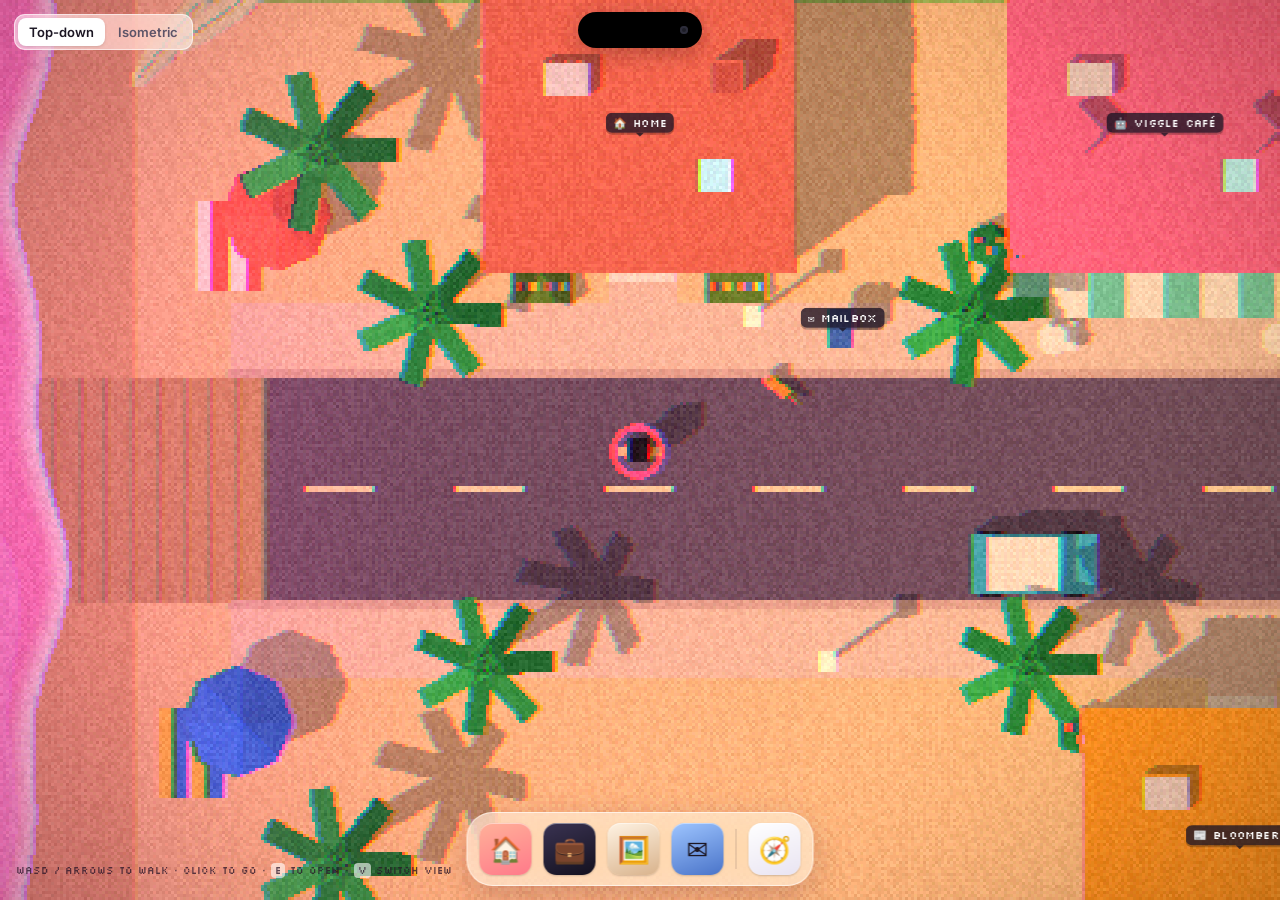
==== index.html @ 36bcab16 "Add v0 walkable portfolio town with top-down and isometric views Three.js world rendered at low reso" ====
<!doctype html>
<html lang="en">
  <head>
    <meta charset="utf-8" />
    <meta name="viewport" content="width=device-width, initial-scale=1, viewport-fit=cover" />
    <title>Happy Li — Product Designer</title>
    <meta name="description" content="Walk around Happy Li’s town to explore design case studies." />
    <link rel="preconnect" href="https://fonts.googleapis.com" />
    <link rel="preconnect" href="https://fonts.gstatic.com" crossorigin />
    <link href="https://fonts.googleapis.com/css2?family=Silkscreen&family=Inter:wght@400;600;700&display=swap" rel="stylesheet" />
    <link rel="stylesheet" href="style.css" />
  </head>
  <body>
    <canvas id="scene" aria-label="Happy Li’s town. Use the Dock below to navigate without walking."></canvas>
    <div id="ui"></div>
    <noscript><p class="noscript">This portfolio needs JavaScript. Visit <a href="https://happylidesign.com">happylidesign.com</a>.</p></noscript>
    <script type="module" src="src/main.js"></script>
  </body>
</html>
---- style.css ----
:root {
  --glass: rgba(255, 255, 255, 0.55);
  --glass-border: rgba(255, 255, 255, 0.6);
  --ink: #1c1724;
  --ink-2: #5d5468;
  --sheet: #fbf8f5;
  --accent: #ff5f8f;
  --ui: 'Inter', -apple-system, BlinkMacSystemFont, 'SF Pro Text', system-ui, sans-serif;
  --pixel: 'Silkscreen', ui-monospace, monospace;
  --safe-b: env(safe-area-inset-bottom, 0px);
}

* { box-sizing: border-box; }
html, body { margin: 0; height: 100%; overflow: hidden; background: #f1d2a6; color: var(--ink); font-family: var(--ui); }
button { font: inherit; color: inherit; }
#scene { position: fixed; inset: 0; width: 100%; height: 100%; display: block; image-rendering: pixelated; touch-action: none; }
#ui { position: fixed; inset: 0; pointer-events: none; }
#ui > * { pointer-events: auto; }
#ui > .labels { pointer-events: none; }

/* ---------- map labels ---------- */
.label {
  position: absolute; left: 0; top: 0; white-space: nowrap;
  font: 11px/1 var(--pixel); color: #fff; letter-spacing: 0.02em;
  padding: 5px 7px 4px; border-radius: 6px; background: rgba(28, 20, 36, 0.78);
  box-shadow: 0 2px 0 rgba(0, 0, 0, 0.25); will-change: transform;
}
.label::after {
  content: ''; position: absolute; left: 50%; bottom: -4px; margin-left: -4px;
  border: 4px solid transparent; border-bottom: 0; border-top-color: rgba(28, 20, 36, 0.78);
}
.label.near { background: var(--accent); }
.label.near::after { border-top-color: var(--accent); }

/* ---------- view switch (segmented control) ---------- */
.view-switch {
  position: absolute; top: 14px; left: 14px; display: flex; padding: 3px; gap: 2px;
  border-radius: 11px; background: var(--glass); border: 1px solid var(--glass-border);
  backdrop-filter: blur(18px) saturate(1.6); -webkit-backdrop-filter: blur(18px) saturate(1.6);
}
.view-switch button {
  border: 0; background: none; padding: 6px 11px; border-radius: 8px; font-size: 13px; font-weight: 600;
  color: var(--ink-2); cursor: pointer;
}
.view-switch button.on { background: #fff; color: var(--ink); box-shadow: 0 1px 3px rgba(0, 0, 0, 0.14); }

/* ---------- dynamic island ---------- */
.island {
  position: absolute; top: 12px; left: 50%; transform: translateX(-50%);
  width: 124px; height: 36px; border-radius: 22px; border: 0; padding: 0;
  background: #000; color: #fff; overflow: hidden; cursor: default;
  transition: width 0.45s cubic-bezier(0.32, 1.25, 0.5, 1), height 0.45s cubic-bezier(0.32, 1.25, 0.5, 1), border-radius 0.45s;
  box-shadow: 0 6px 24px rgba(0, 0, 0, 0.25);
}
.island-compact { position: absolute; inset: 0; display: flex; align-items: center; justify-content: flex-end; padding-right: 14px; transition: opacity 0.2s; }
.island-dot { width: 8px; height: 8px; border-radius: 50%; background: #1d1d26; box-shadow: inset 0 0 0 2px #2c2c3a; }
.island-full {
  position: absolute; inset: 0; display: flex; align-items: center; gap: 10px; padding: 0 10px 0 10px;
  opacity: 0; transition: opacity 0.2s; text-align: left;
}
.island.expanded { width: min(380px, calc(100vw - 24px)); height: 64px; border-radius: 32px; cursor: pointer; }
.island.expanded .island-compact { opacity: 0; }
.island.expanded .island-full { opacity: 1; transition-delay: 0.15s; }
.island-text { display: flex; flex-direction: column; gap: 3px; min-width: 0; flex: 1; }
.island-text b { font-size: 14px; white-space: nowrap; overflow: hidden; text-overflow: ellipsis; }
.island-text small { font-size: 11px; color: #a9a3b4; letter-spacing: 0.04em; white-space: nowrap; overflow: hidden; text-overflow: ellipsis; }
.island-open { background: var(--accent); color: #fff; font-weight: 700; font-size: 13px; padding: 8px 14px; border-radius: 18px; }

/* ---------- app tiles ---------- */
.tile {
  display: grid; place-items: center; width: 52px; height: 52px; border-radius: 13px; font-size: 26px; flex: none;
  background: linear-gradient(160deg, var(--a), var(--b));
  box-shadow: inset 0 1px 0 rgba(255, 255, 255, 0.45), 0 1px 2px rgba(0, 0, 0, 0.18);
}
.tile.small { width: 42px; height: 42px; border-radius: 11px; font-size: 21px; }

/* ---------- dock ---------- */
.dock {
  position: absolute; left: 50%; bottom: calc(14px + var(--safe-b)); transform: translateX(-50%);
  display: flex; align-items: center; gap: 12px; padding: 10px 12px; border-radius: 26px;
  background: var(--glass); border: 1px solid var(--glass-border);
  backdrop-filter: blur(22px) saturate(1.7); -webkit-backdrop-filter: blur(22px) saturate(1.7);
  box-shadow: 0 10px 30px rgba(60, 20, 50, 0.22);
  transition: transform 0.35s cubic-bezier(0.32, 0.72, 0, 1), opacity 0.3s;
}
.sheet-open .dock { transform: translate(-50%, 140%); opacity: 0; }
.app { position: relative; border: 0; background: none; padding: 0; cursor: pointer; text-decoration: none; transition: transform 0.2s cubic-bezier(0.3, 1.6, 0.5, 1); }
.app:hover { transform: translateY(-6px) scale(1.08); }
.app:active { transform: scale(0.92); }
.app:focus-visible { outline: 3px solid var(--accent); outline-offset: 3px; border-radius: 14px; }
.tip {
  position: absolute; bottom: calc(100% + 12px); left: 50%; transform: translateX(-50%) translateY(4px);
  font-size: 12px; font-weight: 600; white-space: nowrap; padding: 4px 8px; border-radius: 7px;
  background: rgba(28, 20, 36, 0.85); color: #fff; opacity: 0; pointer-events: none; transition: 0.15s;
}
.app:hover .tip, .app:focus-visible .tip { opacity: 1; transform: translateX(-50%); }
.dock-sep { width: 1px; height: 40px; background: rgba(28, 20, 36, 0.18); }

.hint {
  position: absolute; left: 16px; bottom: calc(22px + var(--safe-b)); margin: 0;
  font: 10px/1.4 var(--pixel); color: rgba(40, 20, 40, 0.75); pointer-events: none !important;
}
.hint kbd { font: inherit; padding: 1px 4px; border-radius: 4px; background: rgba(255, 255, 255, 0.6); }

/* ---------- bottom sheet ---------- */
.sheet-backdrop { position: absolute; inset: 0; background: #1c1024; opacity: 0; pointer-events: none !important; transition: opacity 0.35s; }
.sheet-open .sheet-backdrop { pointer-events: auto !important; }
.sheet {
  --y: 100vh;
  position: absolute; left: 50%; bottom: 0; width: min(640px, 100%); height: calc(100% - 56px);
  transform: translateX(-50%) translateY(var(--y));
  background: var(--sheet); border-radius: 22px 22px 0 0; box-shadow: 0 -10px 40px rgba(40, 10, 40, 0.25);
  display: flex; flex-direction: column; touch-action: none;
}
.sheet.animating { transition: transform 0.45s cubic-bezier(0.32, 0.72, 0, 1); }
.sheet-handle { position: relative; height: 26px; flex: none; cursor: grab; display: grid; place-items: center; }
.grabber { width: 38px; height: 5px; border-radius: 3px; background: #d5ccd8; }
.sheet-close {
  position: absolute; right: 14px; top: 12px; width: 30px; height: 30px; border-radius: 50%; border: 0;
  background: #ece6ee; color: #6d6276; font-size: 13px; font-weight: 700; cursor: pointer; z-index: 2;
}
.sheet-body { flex: 1; overflow-y: auto; padding: 4px 24px calc(40px + var(--safe-b)); touch-action: pan-y; overscroll-behavior: contain; }
.hero {
  height: 170px; border-radius: 16px; display: grid; place-items: center; font-size: 64px; cursor: grab;
  background: linear-gradient(140deg, var(--a), var(--b)); margin: 6px 0 18px;
  box-shadow: inset 0 1px 0 rgba(255, 255, 255, 0.4);
}
.sheet h2 { font-size: 26px; line-height: 1.2; margin: 0 0 10px; letter-spacing: -0.01em; }
.sheet h3 { font-size: 13px; text-transform: uppercase; letter-spacing: 0.08em; color: var(--ink-2); margin: 24px 0 6px; }
.sheet p { margin: 0; line-height: 1.55; color: #3a3242; }
.sheet .lede { font-size: 17px; color: var(--ink); }
.chips { display: flex; flex-wrap: wrap; gap: 6px; margin-bottom: 14px; }
.chips span { font: 10px/1 var(--pixel); padding: 6px 8px 5px; border-radius: 6px; background: #efe7f0; color: #5d5468; }
.cta {
  display: inline-block; margin-top: 28px; padding: 13px 20px; border-radius: 14px; background: var(--ink); color: #fff;
  text-decoration: none; font-weight: 700;
}
.cta:hover { background: var(--accent); }
.cards { list-style: none; padding: 0; margin: 18px 0 0; display: grid; gap: 10px; }
.card {
  width: 100%; display: flex; align-items: center; gap: 14px; text-align: left; padding: 10px 14px 10px 10px;
  border-radius: 16px; border: 0; background: #fff; box-shadow: 0 1px 3px rgba(40, 20, 40, 0.1); cursor: pointer;
}
.card:hover { box-shadow: 0 4px 14px rgba(40, 20, 40, 0.14); }
.card > span:nth-child(2) { display: flex; flex-direction: column; gap: 4px; flex: 1; min-width: 0; }
.card small { font: 10px/1.2 var(--pixel); color: var(--ink-2); }
.card .go { font-weight: 700; font-size: 13px; color: var(--accent); background: #ffe8ef; padding: 7px 14px; border-radius: 16px; }

.fade { position: absolute; inset: 0; background: #1c1024; opacity: 0; pointer-events: none !important; transition: opacity 0.3s; }
.fade.on { opacity: 1; }
.noscript { position: fixed; inset: auto 0 40% 0; text-align: center; font-size: 18px; }

@media (max-width: 700px) {
  .hint { display: none; }
  .dock { gap: 9px; padding: 8px 10px; border-radius: 24px; }
  .tile { width: 48px; height: 48px; font-size: 24px; }
  .view-switch { top: auto; bottom: calc(92px + var(--safe-b)); left: 50%; transform: translateX(-50%); }
  .island { top: 10px; }
  .label { font-size: 10px; }
}
@media (prefers-reduced-motion: reduce) {
  .island, .sheet.animating, .dock, .app { transition-duration: 0.01s !important; }
}
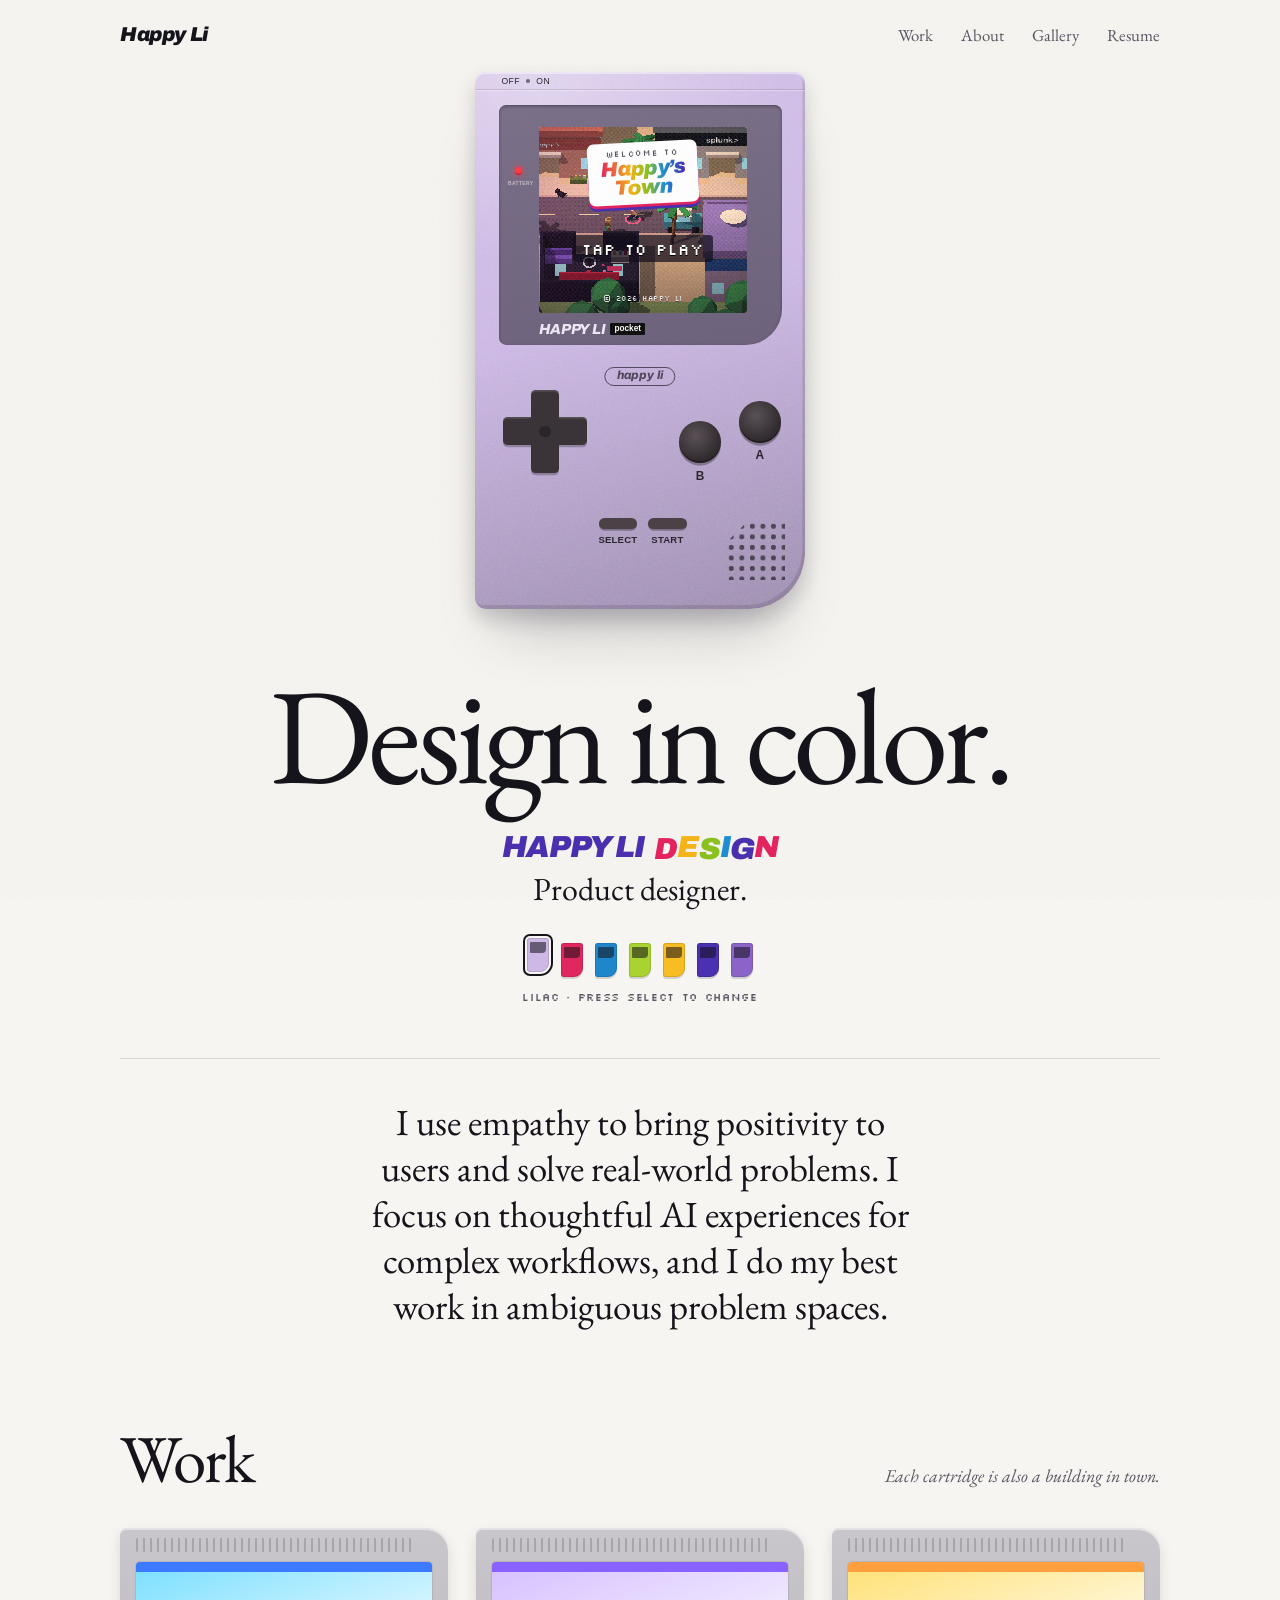
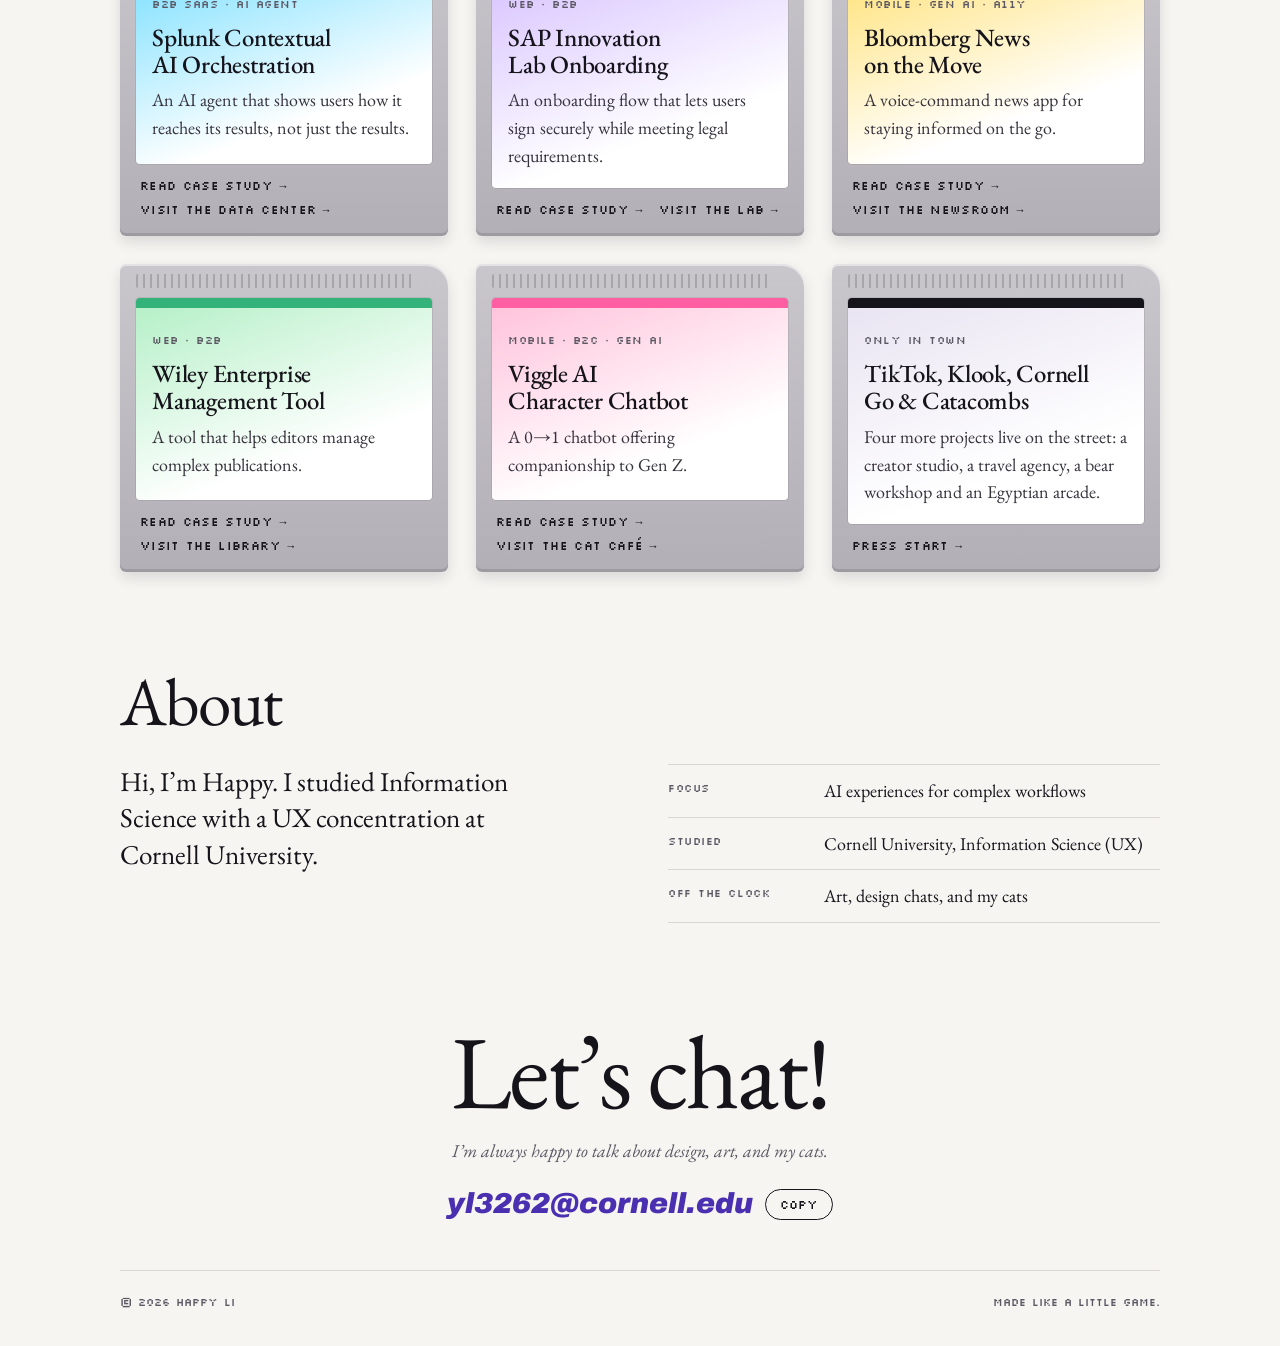
==== commit 9bb843b2: "Add Game Boy landing page in front of the town New index.html: the portfolio's intro, work, about an" ====
--- a/index.html
+++ b/index.html
@@ -3,17 +3,194 @@
   <head>
     <meta charset="utf-8" />
     <meta name="viewport" content="width=device-width, initial-scale=1, viewport-fit=cover" />
-    <title>Happy Li — Product Designer</title>
-    <meta name="description" content="Walk around Happy Li’s town to explore design case studies." />
+    <title>Happy Li Design</title>
+    <meta name="claude:viewport-fit-sides" content="cover" />
+    <meta name="description" content="Happy Li is a product designer. Press start to explore her work as a little pixel town." />
     <link rel="preconnect" href="https://fonts.googleapis.com" />
     <link rel="preconnect" href="https://fonts.gstatic.com" crossorigin />
-    <link href="https://fonts.googleapis.com/css2?family=Silkscreen&family=Inter:wght@400;600;700&display=swap" rel="stylesheet" />
-    <link rel="stylesheet" href="style.css" />
+    <link href="https://fonts.googleapis.com/css2?family=Archivo:ital,wght@1,800;1,900&family=EB+Garamond:ital,wght@0,400;0,500;1,400&family=Silkscreen&display=swap" rel="stylesheet" />
+    <link rel="stylesheet" href="landing.css" />
   </head>
   <body>
-    <canvas id="scene" aria-label="Happy Li’s town. Use the Dock below to navigate without walking."></canvas>
-    <div id="ui"></div>
-    <noscript><p class="noscript">This portfolio needs JavaScript. Visit <a href="https://happylidesign.com">happylidesign.com</a>.</p></noscript>
-    <script type="module" src="src/main.js"></script>
+    <header class="top">
+      <a class="mark" href="#top">Happy Li</a>
+      <nav aria-label="Main">
+        <a href="#work">Work</a>
+        <a href="#about">About</a>
+        <a href="https://happylidesign.com/gallery" target="_blank" rel="noopener">Gallery</a>
+        <a href="https://happylidesign.com" target="_blank" rel="noopener">Resume</a>
+      </nav>
+    </header>
+
+    <main id="top">
+      <section class="hero" aria-labelledby="headline">
+        <div class="stage">
+          <div class="device" id="device" style="--shell: #cdb8e6; --on: #2c2633">
+            <div class="power" aria-hidden="true"><span>OFF</span><i></i><span>ON</span></div>
+            <div class="bezel">
+              <span class="led" aria-hidden="true"></span>
+              <span class="battery" aria-hidden="true">BATTERY</span>
+              <div class="screen">
+                <img class="screen-still" src="assets/town-preview.jpg" alt="" />
+                <iframe class="screen-live" title="Preview of Happy’s Town" src="play.html#attract" tabindex="-1" aria-hidden="true" loading="lazy"></iframe>
+                <button class="screen-start" id="start" type="button" aria-label="Play Happy’s Town">
+                  <span class="title-card">
+                    <span class="title-small">welcome to</span>
+                    <span class="title-big">Happy’s<br />Town</span>
+                  </span>
+                  <span class="blink">TAP TO PLAY</span>
+                  <span class="fine">© 2026 HAPPY LI</span>
+                </button>
+                <div class="boot" aria-hidden="true"><span>happy li</span></div>
+              </div>
+              <p class="bezel-label" aria-hidden="true"><b>HAPPY LI</b> <span>pocket</span></p>
+            </div>
+            <span class="brand" aria-hidden="true">happy&nbsp;li</span>
+            <div class="dpad" aria-hidden="true"><i class="h"></i><i class="v"></i><i class="dot"></i></div>
+            <button class="round b" type="button" data-act="prev" aria-label="Previous shell color"><span>B</span></button>
+            <button class="round a" type="button" data-act="play" aria-label="Play"><span>A</span></button>
+            <button class="pill select" type="button" data-act="next" aria-label="Next shell color"><span>SELECT</span></button>
+            <button class="pill start" type="button" data-act="play" aria-label="Start"><span>START</span></button>
+            <span class="speaker" aria-hidden="true"></span>
+          </div>
+        </div>
+
+        <h1 class="headline" id="headline">Design in color.</h1>
+        <p class="wordmark" aria-label="Happy Li Design">
+          <span class="wm-ink">HAPPY LI</span>
+          <span class="wm-color"><span>D</span><span>E</span><span>S</span><span>I</span><span>G</span><span>N</span></span>
+        </p>
+        <p class="kicker">Product designer.</p>
+
+        <div class="shells" role="radiogroup" aria-label="Shell color">
+          <button role="radio" data-shell="lilac" aria-label="Lilac"></button>
+          <button role="radio" data-shell="berry" aria-label="Berry"></button>
+          <button role="radio" data-shell="teal" aria-label="Teal"></button>
+          <button role="radio" data-shell="kiwi" aria-label="Kiwi"></button>
+          <button role="radio" data-shell="dandelion" aria-label="Dandelion"></button>
+          <button role="radio" data-shell="grape" aria-label="Grape"></button>
+          <button role="radio" data-shell="atomic" aria-label="Atomic purple"></button>
+        </div>
+        <p class="shell-name" aria-live="polite"><span id="shell-name">Lilac</span> · press SELECT to change</p>
+      </section>
+
+      <section class="intro wrap" aria-label="Introduction">
+        <p>
+          I use empathy to bring positivity to users and solve real-world problems. I focus on thoughtful AI experiences
+          for complex workflows, and I do my best work in ambiguous problem spaces.
+        </p>
+      </section>
+
+      <section class="work wrap" id="work" aria-labelledby="work-title">
+        <div class="section-head">
+          <h2 id="work-title">Work</h2>
+          <p>Each cartridge is also a building in town.</p>
+        </div>
+        <ul class="carts">
+          <li class="cart" style="--label: #3c7bff; --label-2: #7ee0ff">
+            <span class="cart-ridges" aria-hidden="true"></span>
+            <div class="cart-label">
+              <span class="cart-tags">B2B SAAS · AI AGENT</span>
+              <h3>Splunk Contextual AI Orchestration</h3>
+              <p>An AI agent that shows users how it reaches its results, not just the results.</p>
+            </div>
+            <div class="cart-links">
+              <a href="https://happylidesign.com/splunk" target="_blank" rel="noopener">Read case study</a>
+              <a href="play.html#splunk">Visit the data center</a>
+            </div>
+          </li>
+          <li class="cart" style="--label: #8a63ff; --label-2: #d7c2ff">
+            <span class="cart-ridges" aria-hidden="true"></span>
+            <div class="cart-label">
+              <span class="cart-tags">WEB · B2B</span>
+              <h3>SAP Innovation Lab Onboarding</h3>
+              <p>An onboarding flow that lets users sign securely while meeting legal requirements.</p>
+            </div>
+            <div class="cart-links">
+              <a href="https://happylidesign.com" target="_blank" rel="noopener">Read case study</a>
+              <a href="play.html#sap">Visit the lab</a>
+            </div>
+          </li>
+          <li class="cart" style="--label: #ff9f3d; --label-2: #ffe27a">
+            <span class="cart-ridges" aria-hidden="true"></span>
+            <div class="cart-label">
+              <span class="cart-tags">MOBILE · GEN AI · A11Y</span>
+              <h3>Bloomberg News on the Move</h3>
+              <p>A voice-command news app for staying informed on the go.</p>
+            </div>
+            <div class="cart-links">
+              <a href="https://happylidesign.com/bloomberg" target="_blank" rel="noopener">Read case study</a>
+              <a href="play.html#bloomberg">Visit the newsroom</a>
+            </div>
+          </li>
+          <li class="cart" style="--label: #33b37a; --label-2: #b6f0c8">
+            <span class="cart-ridges" aria-hidden="true"></span>
+            <div class="cart-label">
+              <span class="cart-tags">WEB · B2B</span>
+              <h3>Wiley Enterprise Management Tool</h3>
+              <p>A tool that helps editors manage complex publications.</p>
+            </div>
+            <div class="cart-links">
+              <a href="https://happylidesign.com/wiley" target="_blank" rel="noopener">Read case study</a>
+              <a href="play.html#wiley">Visit the library</a>
+            </div>
+          </li>
+          <li class="cart" style="--label: #ff5fa2; --label-2: #ffc4dc">
+            <span class="cart-ridges" aria-hidden="true"></span>
+            <div class="cart-label">
+              <span class="cart-tags">MOBILE · B2C · GEN AI</span>
+              <h3>Viggle AI Character Chatbot</h3>
+              <p>A 0→1 chatbot offering companionship to Gen Z.</p>
+            </div>
+            <div class="cart-links">
+              <a href="https://happylidesign.com/humanice" target="_blank" rel="noopener">Read case study</a>
+              <a href="play.html#viggle">Visit the cat café</a>
+            </div>
+          </li>
+          <li class="cart cart-more" style="--label: #16141b; --label-2: #e9e4f2">
+            <span class="cart-ridges" aria-hidden="true"></span>
+            <div class="cart-label">
+              <span class="cart-tags">ONLY IN TOWN</span>
+              <h3>TikTok, Klook, Cornell Go &amp; Catacombs</h3>
+              <p>Four more projects live on the street: a creator studio, a travel agency, a bear workshop and an Egyptian arcade.</p>
+            </div>
+            <div class="cart-links">
+              <a href="play.html">Press start</a>
+            </div>
+          </li>
+        </ul>
+      </section>
+
+      <section class="about wrap" id="about" aria-labelledby="about-title">
+        <h2 id="about-title">About</h2>
+        <div class="about-grid">
+          <p class="about-lede">
+            Hi, I’m Happy. I studied Information Science with a UX concentration at Cornell University.
+          </p>
+          <dl class="facts">
+            <div><dt>Focus</dt><dd>AI experiences for complex workflows</dd></div>
+            <div><dt>Studied</dt><dd>Cornell University, Information Science (UX)</dd></div>
+            <div><dt>Off the clock</dt><dd>Art, design chats, and my cats</dd></div>
+          </dl>
+        </div>
+      </section>
+
+      <section class="contact wrap" id="contact" aria-labelledby="contact-title">
+        <h2 id="contact-title">Let’s chat!</h2>
+        <p>I’m always happy to talk about design, art, and my cats.</p>
+        <div class="email-row">
+          <a class="email" href="mailto:yl3262@cornell.edu">yl3262@cornell.edu</a>
+          <button class="copy" type="button" id="copy-email">Copy</button>
+        </div>
+      </section>
+    </main>
+
+    <footer class="foot wrap">
+      <span>© 2026 Happy Li</span>
+      <span>Made like a little game.</span>
+    </footer>
+
+    <div class="zoom-veil" aria-hidden="true"></div>
+    <script src="landing.js"></script>
   </body>
 </html>
--- a/landing.css
+++ b/landing.css
@@ -0,0 +1,457 @@
+/* Layout: one centered column like a 90s print ad. The handheld is the hero; headline, wordmark and
+   kicker stack beneath it the way "Techno color. / GAME BOY COLOR / Different." does on the poster.
+   One deliberate light look: printed paper, so there is no dark variant. */
+:root {
+  --paper: #f6f5f1;
+  --paper-2: #ecebe5;
+  --ink: #16141b;
+  --ink-2: #5b5763;
+  --rule: #d9d6cf;
+  --c1: #e5245f; /* berry */
+  --c2: #1d8ed6; /* teal */
+  --c3: #8cc21f; /* kiwi */
+  --c4: #f6b519; /* dandelion */
+  --c5: #4a2fb0; /* grape */
+  --display: 'EB Garamond', Garamond, 'Times New Roman', serif;
+  --logo: 'Archivo', 'Arial Black', Helvetica, sans-serif;
+  --pixel: 'Silkscreen', ui-monospace, monospace;
+  color-scheme: light;
+}
+
+* { box-sizing: border-box; }
+html { scroll-behavior: smooth; }
+body {
+  margin: 0;
+  background: var(--paper);
+  color: var(--ink);
+  font: 400 1.125rem/1.55 var(--display);
+  padding-left: max(16px, env(safe-area-inset-left, 0px));
+  padding-right: max(16px, env(safe-area-inset-right, 0px));
+  overflow-x: hidden;
+}
+/* faint paper grain */
+body::after {
+  content: '';
+  position: fixed;
+  inset: 0;
+  pointer-events: none;
+  opacity: 0.35;
+  mix-blend-mode: multiply;
+  background-image: url("data:image/svg+xml,%3Csvg xmlns='http://www.w3.org/2000/svg' width='160' height='160'%3E%3Cfilter id='n'%3E%3CfeTurbulence type='fractalNoise' baseFrequency='.9' numOctaves='2' stitchTiles='stitch'/%3E%3CfeColorMatrix values='0 0 0 0 0.5 0 0 0 0 0.48 0 0 0 0 0.45 0 0 0 .18 0'/%3E%3C/filter%3E%3Crect width='100%25' height='100%25' filter='url(%23n)'/%3E%3C/svg%3E");
+}
+a { color: inherit; }
+:focus-visible { outline: 3px solid var(--c2); outline-offset: 3px; border-radius: 4px; }
+.wrap { max-width: 1040px; margin-inline: auto; }
+
+/* ---------- top bar ---------- */
+.top {
+  max-width: 1040px;
+  margin: 0 auto;
+  display: flex;
+  align-items: baseline;
+  justify-content: space-between;
+  gap: 16px;
+  padding-block: 22px 0;
+}
+.mark { font: italic 900 1.25rem/1 var(--logo); text-decoration: none; letter-spacing: -0.02em; }
+.top nav { display: flex; gap: clamp(14px, 3vw, 28px); flex-wrap: wrap; }
+.top nav a { text-decoration: none; font-size: 1.05rem; color: var(--ink-2); }
+.top nav a:hover { color: var(--ink); text-decoration: underline; text-underline-offset: 4px; }
+
+/* ---------- hero ---------- */
+.hero { display: flex; flex-direction: column; align-items: center; text-align: center; padding-block: 24px 56px; }
+.stage { width: min(78vw, 330px, calc((100vh - 190px) * 0.615)); min-width: 230px; container-type: inline-size; }
+
+/* The handheld. Every measurement is in cqw (percent of the device width), traced from a Pocket. */
+.device {
+  --dark: color-mix(in oklab, var(--shell) 52%, #17141c);
+  position: relative;
+  width: 100%;
+  aspect-ratio: 707 / 1150;
+  border-radius: 3.4cqw 3.4cqw 17cqw 3.4cqw;
+  background:
+    radial-gradient(120% 60% at 20% 0%, rgba(255, 255, 255, 0.35), transparent 60%),
+    linear-gradient(165deg, color-mix(in oklab, var(--shell) 88%, #fff), var(--shell) 45%, color-mix(in oklab, var(--shell) 82%, #000));
+  box-shadow:
+    inset 0 0.6cqw 0 rgba(255, 255, 255, 0.45),
+    inset -0.8cqw -1.2cqw 0 rgba(0, 0, 0, 0.12),
+    0 3cqw 6cqw rgba(30, 20, 40, 0.18),
+    0 12cqw 18cqw -8cqw rgba(30, 20, 40, 0.28);
+  color: var(--on);
+  transition: background 0.5s, color 0.5s, transform 0.9s cubic-bezier(0.6, 0, 0.2, 1);
+  transform-origin: 50% 27%;
+}
+.device::before {
+  /* sparkle in the plastic, like the metallic Pocket */
+  content: '';
+  position: absolute;
+  inset: 0;
+  border-radius: inherit;
+  opacity: 0.5;
+  mix-blend-mode: overlay;
+  background-image: url("data:image/svg+xml,%3Csvg xmlns='http://www.w3.org/2000/svg' width='120' height='120'%3E%3Cfilter id='n'%3E%3CfeTurbulence type='fractalNoise' baseFrequency='1.4' numOctaves='1'/%3E%3C/filter%3E%3Crect width='100%25' height='100%25' filter='url(%23n)' opacity='.55'/%3E%3C/svg%3E");
+  pointer-events: none;
+}
+.device::after {
+  content: '';
+  position: absolute;
+  left: 0;
+  right: 0;
+  top: 5.2cqw;
+  height: 0.35cqw;
+  background: rgba(0, 0, 0, 0.12);
+  box-shadow: 0 0.3cqw 0 rgba(255, 255, 255, 0.35);
+}
+
+.power {
+  position: absolute;
+  top: 1.4cqw;
+  left: 8cqw;
+  display: flex;
+  align-items: center;
+  gap: 2cqw;
+  font: 500 2.6cqw/1 Helvetica, Arial, sans-serif;
+  letter-spacing: 0.05em;
+}
+.power i { width: 1cqw; height: 1cqw; border-radius: 50%; background: currentColor; opacity: 0.6; }
+
+.bezel {
+  position: absolute;
+  left: 7.4cqw;
+  top: 9.9cqw;
+  width: 85.6cqw;
+  height: 72.8cqw;
+  border-radius: 2.2cqw 2.2cqw 11cqw 2.2cqw;
+  background: linear-gradient(170deg, color-mix(in oklab, var(--dark) 90%, #fff), var(--dark));
+  box-shadow: inset 0 0.4cqw 1cqw rgba(0, 0, 0, 0.35);
+}
+.led {
+  position: absolute;
+  left: 4.6cqw;
+  top: 19cqw;
+  width: 2.4cqw;
+  height: 2.4cqw;
+  border-radius: 50%;
+  background: #ff3a46;
+  box-shadow: 0 0 2cqw #ff3a46, inset 0 -0.4cqw 0 rgba(0, 0, 0, 0.3);
+}
+.battery {
+  position: absolute;
+  left: 2.6cqw;
+  top: 23.5cqw;
+  font: 700 1.5cqw/1 Helvetica, Arial, sans-serif;
+  letter-spacing: 0.08em;
+  color: rgba(255, 255, 255, 0.55);
+}
+.screen {
+  position: absolute;
+  left: 12cqw;
+  top: 6.8cqw;
+  width: 63cqw;
+  height: 56.4cqw;
+  overflow: hidden;
+  background: #b9c08a;
+  border-radius: 0.6cqw;
+  box-shadow: inset 0 0 0 0.5cqw rgba(0, 0, 0, 0.25);
+  isolation: isolate;
+}
+.screen-still,
+.screen-live {
+  position: absolute;
+  inset: 0;
+  width: 100%;
+  height: 100%;
+  object-fit: cover;
+  border: 0;
+  image-rendering: pixelated;
+}
+.screen-live {
+  /* render the town at a comfortable size, then shrink it into the little screen */
+  width: 640px;
+  height: 573px;
+  transform-origin: 0 0;
+  transform: scale(var(--fit, 0.35));
+  pointer-events: none;
+  opacity: 0;
+  transition: opacity 0.6s;
+}
+.screen-live.ready { opacity: 1; }
+.screen-start {
+  position: absolute;
+  inset: 0;
+  border: 0;
+  padding: 7% 4% 5%;
+  display: flex;
+  flex-direction: column;
+  align-items: center;
+  justify-content: space-between;
+  cursor: pointer;
+  color: #fff;
+  background: linear-gradient(180deg, rgba(20, 14, 30, 0.1) 0%, rgba(20, 14, 30, 0) 45%, rgba(20, 14, 30, 0.45) 100%);
+  font-family: var(--pixel);
+  z-index: 2;
+}
+.screen-start:focus-visible { outline: 0.8cqw solid #fff; outline-offset: -0.8cqw; }
+.title-card {
+  display: grid;
+  gap: 0.6cqw;
+  padding: 2cqw 4cqw 2.4cqw;
+  background: #fff;
+  color: var(--ink);
+  border-radius: 2cqw;
+  box-shadow: 0 0.8cqw 0 var(--c1), 0 1.6cqw 0 var(--c5);
+  transform: rotate(-3deg);
+}
+.title-small { font: 400 2.6cqw/1 var(--pixel); letter-spacing: 0.08em; color: var(--ink-2); }
+.title-big { font: italic 900 6.2cqw/0.9 var(--logo); letter-spacing: -0.03em; }
+.title-big { background: linear-gradient(90deg, var(--c1), var(--c4) 35%, var(--c3) 55%, var(--c2) 75%, var(--c5)); -webkit-background-clip: text; background-clip: text; color: transparent; }
+.blink {
+  font-size: 4.6cqw;
+  letter-spacing: 0.06em;
+  padding: 1cqw 3cqw;
+  background: rgba(20, 14, 30, 0.72);
+  border-radius: 1.2cqw;
+  text-shadow: 0 0.4cqw 0 #000;
+  animation: blink 1.1s steps(1) infinite;
+}
+.fine { font-size: 2.2cqw; letter-spacing: 0.06em; opacity: 0.9; text-shadow: 0 0.3cqw 0 rgba(0, 0, 0, 0.6); }
+@keyframes blink { 50% { opacity: 0; } }
+
+/* boot screen shown on start: logo drops in like an old handheld */
+.boot {
+  position: absolute;
+  inset: 0;
+  z-index: 3;
+  display: grid;
+  place-items: center;
+  background: #e8f0d8;
+  opacity: 0;
+  pointer-events: none;
+}
+.boot span { font: italic 900 9cqw/1 var(--logo); color: #2b3a7a; letter-spacing: -0.02em; transform: translateY(-40cqw); }
+.booting .boot { opacity: 1; transition: opacity 0.15s; }
+.booting .boot span { transform: translateY(0); transition: transform 0.9s steps(12); }
+
+.bezel-label {
+  position: absolute;
+  left: 12cqw;
+  bottom: 2.6cqw;
+  margin: 0;
+  display: flex;
+  align-items: center;
+  gap: 1.4cqw;
+  color: color-mix(in oklab, var(--shell) 30%, #fff);
+}
+.bezel-label b { font: italic 800 4.4cqw/1 var(--logo); letter-spacing: -0.01em; }
+.bezel-label span {
+  font: 700 2.5cqw/1 Helvetica, Arial, sans-serif;
+  padding: 0.6cqw 1.2cqw 0.8cqw;
+  background: #111;
+  color: #fff;
+  border-radius: 0.4cqw;
+}
+
+.brand {
+  position: absolute;
+  top: 89.4cqw;
+  left: 50%;
+  transform: translateX(-50%);
+  padding: 0.7cqw 3.4cqw 1cqw;
+  border: 0.45cqw solid currentColor;
+  border-radius: 99cqw;
+  font: italic 800 3.6cqw/1 var(--logo);
+  letter-spacing: 0.02em;
+  opacity: 0.75;
+  white-space: nowrap;
+}
+
+.dpad { position: absolute; left: 8.6cqw; top: 96.3cqw; width: 25.2cqw; height: 25.2cqw; }
+.dpad i { position: absolute; background: #3a3438; border-radius: 1.4cqw; box-shadow: inset 0 0.5cqw 0 rgba(255, 255, 255, 0.12), 0 0.7cqw 0 rgba(0, 0, 0, 0.25); }
+.dpad .h { left: 0; right: 0; top: 33%; height: 34%; }
+.dpad .v { top: 0; bottom: 0; left: 33%; width: 34%; }
+.dpad .dot { left: 43%; top: 43%; width: 14%; height: 14%; border-radius: 50%; background: #2a2528; box-shadow: none; }
+
+.round,
+.pill {
+  position: absolute;
+  border: 0;
+  padding: 0;
+  cursor: pointer;
+  background: none;
+  color: inherit;
+}
+.round { width: 12.6cqw; height: 12.6cqw; }
+.round::before {
+  content: '';
+  position: absolute;
+  inset: 0;
+  border-radius: 50%;
+  background: radial-gradient(circle at 40% 35%, #5a5156, #2f2a2d 70%);
+  box-shadow: 0 0.8cqw 0 rgba(0, 0, 0, 0.3), inset 0 -0.6cqw 0 rgba(0, 0, 0, 0.3);
+  transition: transform 0.08s;
+}
+.round span { position: absolute; left: 50%; top: calc(100% + 2.4cqw); transform: translateX(-50%); font: 700 3.6cqw/1 Helvetica, Arial, sans-serif; }
+.round.b { left: 61.9cqw; top: 105.9cqw; }
+.round.a { left: 80cqw; top: 99.7cqw; }
+.round:active::before,
+.round.pressed::before { transform: translateY(0.6cqw); box-shadow: 0 0.2cqw 0 rgba(0, 0, 0, 0.3); }
+
+.pill { width: 11.6cqw; height: 3.6cqw; }
+.pill::before {
+  content: '';
+  position: absolute;
+  inset: 0;
+  border-radius: 99cqw;
+  background: #4a4246;
+  box-shadow: 0 0.5cqw 0 rgba(0, 0, 0, 0.3);
+  transition: transform 0.08s;
+}
+.pill span { position: absolute; left: 50%; top: calc(100% + 1.6cqw); transform: translateX(-50%); font: 700 2.9cqw/1 Helvetica, Arial, sans-serif; letter-spacing: 0.02em; }
+.pill.select { left: 37.5cqw; top: 135cqw; }
+.pill.start { left: 52.5cqw; top: 135cqw; }
+.pill:active::before,
+.pill.pressed::before { transform: translateY(0.4cqw); box-shadow: none; }
+
+.speaker {
+  position: absolute;
+  left: 76cqw;
+  top: 136cqw;
+  width: 18cqw;
+  height: 18cqw;
+  background-image: radial-gradient(circle, rgba(0, 0, 0, 0.55) 0 0.75cqw, transparent 0.85cqw);
+  background-size: 3.2cqw 3.2cqw;
+  -webkit-mask-image: linear-gradient(135deg, transparent 18%, #000 19%);
+  mask-image: linear-gradient(135deg, transparent 18%, #000 19%);
+}
+
+/* ---------- headline stack ---------- */
+.headline {
+  margin: clamp(36px, 6vw, 64px) 0 0;
+  font: 400 clamp(3.4rem, 11vw, 8.5rem)/0.92 var(--display);
+  letter-spacing: -0.035em;
+  text-wrap: balance;
+}
+.wordmark { margin: clamp(22px, 3vw, 34px) 0 0; display: flex; gap: 0.35em; align-items: baseline; font: italic 900 clamp(1.3rem, 3vw, 1.9rem)/1 var(--logo); letter-spacing: -0.03em; }
+.wm-ink { color: var(--c5); }
+.wm-color span:nth-child(6n + 1) { color: var(--c1); }
+.wm-color span:nth-child(6n + 2) { color: var(--c4); }
+.wm-color span:nth-child(6n + 3) { color: var(--c3); }
+.wm-color span:nth-child(6n + 4) { color: var(--c2); }
+.wm-color span:nth-child(6n + 5) { color: var(--c5); }
+.wm-color span:nth-child(6n + 6) { color: var(--c1); }
+.wm-color span { display: inline-block; }
+.wm-color span:nth-child(odd) { transform: translateY(0.06em); }
+.kicker { margin: 8px 0 0; font: 400 clamp(1.4rem, 3vw, 2rem)/1.2 var(--display); }
+
+.shells { margin-top: 34px; display: flex; flex-wrap: wrap; justify-content: center; gap: 12px; }
+.shells button {
+  width: 22px;
+  height: 34px;
+  padding: 0;
+  border: 0;
+  cursor: pointer;
+  border-radius: 3px 3px 9px 3px;
+  background: var(--sw);
+  box-shadow: inset 0 0 0 1px rgba(0, 0, 0, 0.12), 0 2px 0 rgba(0, 0, 0, 0.15);
+  position: relative;
+  transition: transform 0.15s;
+}
+.shells button::after {
+  content: '';
+  position: absolute;
+  left: 3px;
+  right: 3px;
+  top: 4px;
+  height: 11px;
+  border-radius: 1px 1px 4px 1px;
+  background: rgba(20, 16, 24, 0.55);
+}
+.shells button:hover { transform: translateY(-3px) rotate(-4deg); }
+.shells button[aria-checked='true'] { transform: translateY(-5px); box-shadow: inset 0 0 0 1px rgba(0, 0, 0, 0.12), 0 0 0 2px var(--paper), 0 0 0 4px var(--ink); }
+.shell-name { margin: 14px 0 0; font: 400 0.7rem/1 var(--pixel); letter-spacing: 0.06em; color: var(--ink-2); }
+
+/* ---------- sections ---------- */
+.intro { padding-block: 40px 24px; border-top: 1px solid var(--rule); }
+.intro p { margin: 0 auto; max-width: 30ch; font: 400 clamp(1.5rem, 3.4vw, 2.3rem)/1.25 var(--display); text-align: center; text-wrap: balance; }
+
+h2 { margin: 0; font: 400 clamp(2.6rem, 6vw, 4.2rem)/1 var(--display); letter-spacing: -0.03em; }
+.section-head { display: flex; flex-wrap: wrap; align-items: baseline; justify-content: space-between; gap: 8px 24px; }
+.section-head p { margin: 0; color: var(--ink-2); font-style: italic; }
+.work { padding-block: 72px 24px; }
+
+/* Each project is a cartridge: grey plastic, ridged top, colored sticker label. */
+.carts { list-style: none; margin: 36px 0 0; padding: 0; display: grid; gap: 28px; grid-template-columns: repeat(auto-fill, minmax(min(100%, 300px), 1fr)); }
+.cart {
+  position: relative;
+  display: flex;
+  flex-direction: column;
+  gap: 14px;
+  padding: 34px 16px 18px;
+  min-width: 0;
+  background: linear-gradient(180deg, #c9c6cc, #b3afb7);
+  border-radius: 6px 22px 6px 6px;
+  box-shadow: inset 0 2px 0 rgba(255, 255, 255, 0.5), inset 0 -3px 0 rgba(0, 0, 0, 0.12), 0 6px 14px rgba(30, 20, 40, 0.12);
+}
+.cart-ridges {
+  position: absolute;
+  left: 16px;
+  right: 34px;
+  top: 10px;
+  height: 14px;
+  background: repeating-linear-gradient(90deg, rgba(0, 0, 0, 0.16) 0 2px, transparent 2px 7px);
+  border-radius: 2px;
+}
+.cart-label {
+  flex: 1;
+  padding: 16px 16px 18px;
+  border-radius: 4px;
+  background: linear-gradient(160deg, var(--label-2), #fff 70%);
+  border-top: 10px solid var(--label);
+  box-shadow: 0 0 0 1px rgba(0, 0, 0, 0.08);
+}
+.cart-tags { font: 400 0.68rem/1.3 var(--pixel); letter-spacing: 0.05em; color: var(--ink-2); }
+.cart h3 { margin: 8px 0 8px; font: 500 1.55rem/1.1 var(--display); letter-spacing: -0.01em; text-wrap: balance; }
+.cart p { margin: 0; color: #36323c; }
+.cart-links { display: flex; flex-wrap: wrap; gap: 8px 16px; padding-inline: 4px; }
+.cart-links a { font: 400 0.72rem/1.4 var(--pixel); letter-spacing: 0.03em; text-decoration: none; color: var(--ink); }
+.cart-links a::after { content: ' →'; }
+.cart-links a:hover { text-decoration: underline; }
+.more { margin: 28px 0 0; color: var(--ink-2); }
+.more a { font-family: var(--pixel); font-size: 0.8rem; color: var(--c1); }
+
+.about { padding-block: 72px 24px; }
+.about-grid { margin-top: 28px; display: grid; gap: 28px 56px; grid-template-columns: repeat(auto-fit, minmax(min(100%, 320px), 1fr)); }
+.about-lede { margin: 0; font-size: clamp(1.3rem, 2.6vw, 1.7rem); line-height: 1.35; max-width: 32ch; }
+.facts { margin: 0; display: grid; gap: 0; }
+.facts div { display: grid; grid-template-columns: 9rem 1fr; gap: 12px; padding-block: 12px; border-top: 1px solid var(--rule); }
+.facts div:last-child { border-bottom: 1px solid var(--rule); }
+.facts dt { font: 400 0.7rem/1.9 var(--pixel); letter-spacing: 0.05em; color: var(--ink-2); }
+.facts dd { margin: 0; min-width: 0; }
+
+.contact { padding-block: 72px 48px; text-align: center; }
+.contact h2 { font-size: clamp(3rem, 9vw, 6.5rem); }
+.contact p { margin: 14px 0 0; color: var(--ink-2); font-style: italic; }
+.email-row { margin-top: 22px; display: flex; flex-wrap: wrap; justify-content: center; align-items: center; gap: 12px; }
+.email { font: italic 900 clamp(1.1rem, 3.4vw, 1.8rem)/1.2 var(--logo); color: var(--c5); text-decoration: none; word-break: break-all; user-select: all; }
+.copy { font: 400 0.72rem/1 var(--pixel); padding: 9px 14px; border-radius: 99px; border: 1.5px solid var(--ink); background: transparent; color: var(--ink); cursor: pointer; }
+.copy:hover { background: var(--ink); color: var(--paper); }
+
+.foot { display: flex; flex-wrap: wrap; justify-content: space-between; gap: 8px; padding-block: 24px 36px; border-top: 1px solid var(--rule); font: 400 0.68rem/1.4 var(--pixel); color: var(--ink-2); }
+
+/* ---------- start transition ---------- */
+.zoom-veil { position: fixed; inset: 0; background: #e8f0d8; opacity: 0; pointer-events: none; transition: opacity 0.35s 0.75s; z-index: 10; }
+.launching .zoom-veil { opacity: 1; }
+.launching .top,
+.launching .hero > :not(.stage),
+.launching main > :not(.hero),
+.launching .foot { opacity: 0; transition: opacity 0.3s; }
+
+@media (max-width: 560px) {
+  .top nav a { font-size: 0.95rem; }
+  .facts div { grid-template-columns: 1fr; gap: 2px; }
+}
+@media (prefers-reduced-motion: reduce) {
+  .blink { animation: none; }
+  .device, .shells button, .zoom-veil { transition: none; }
+  html { scroll-behavior: auto; }
+}
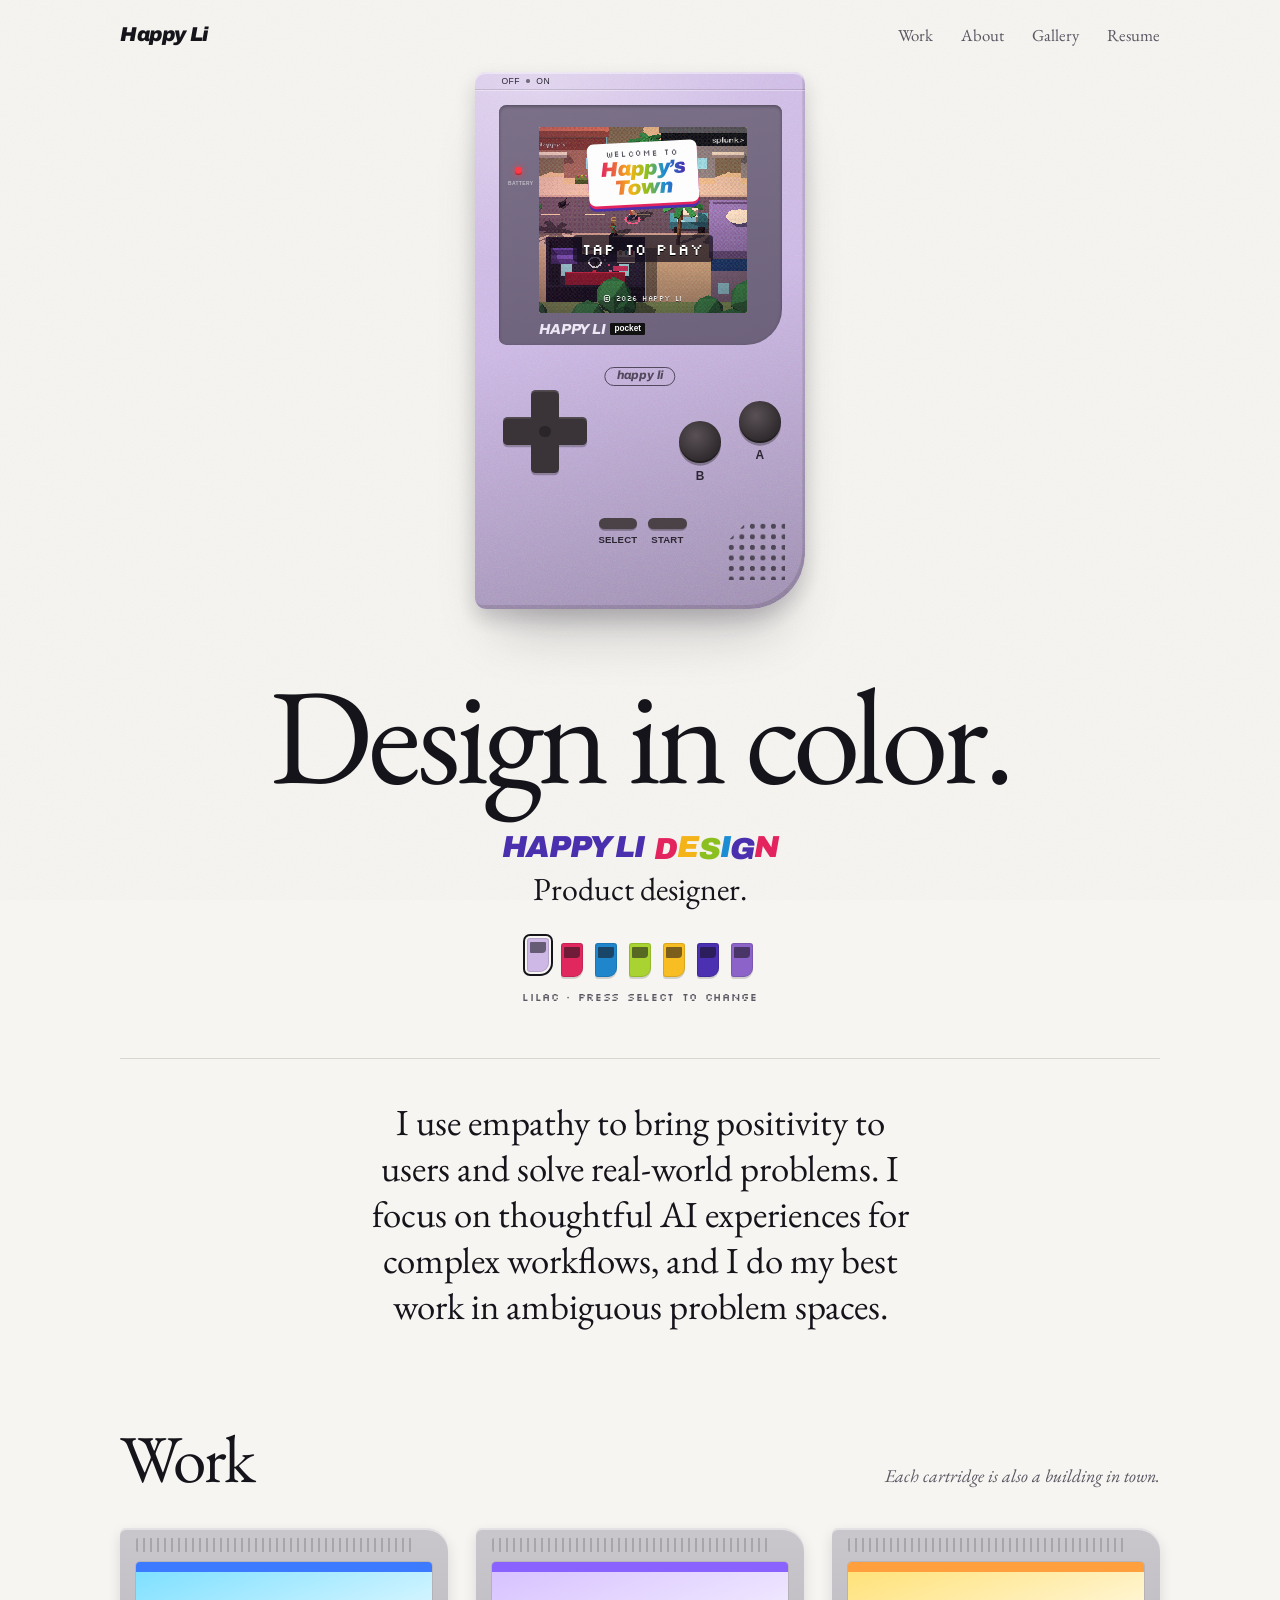
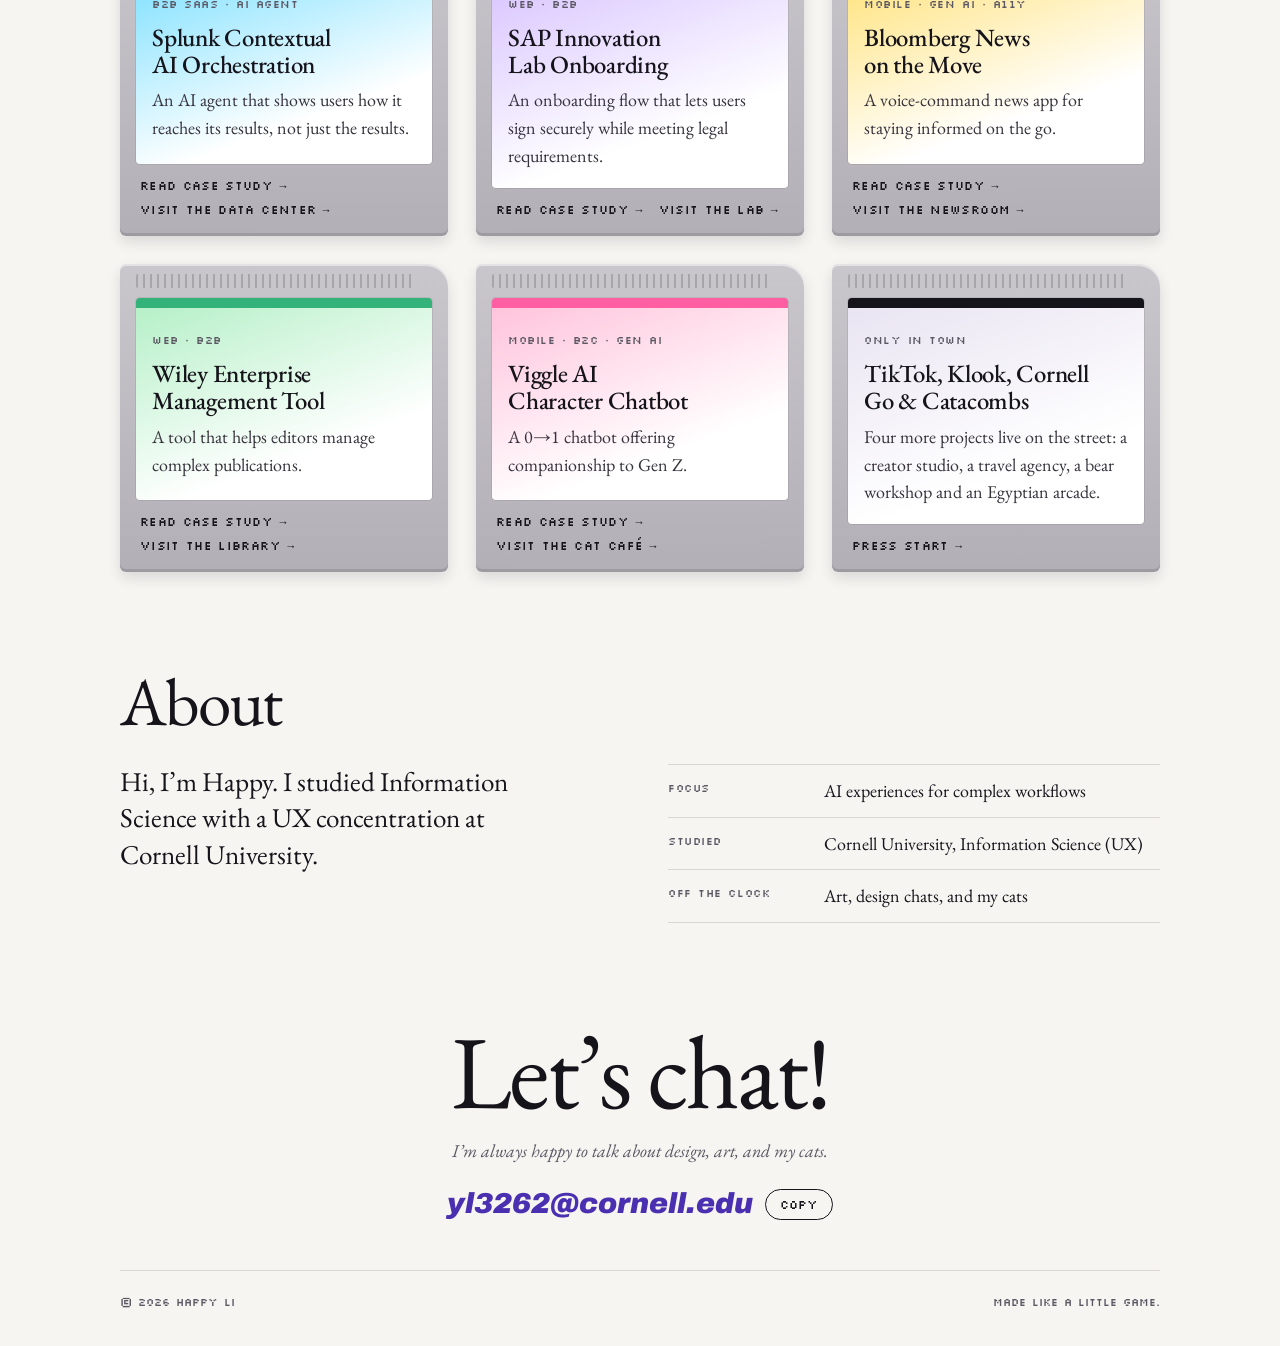
==== commit af1fa6c0: "Tidy landing page description Co-Authored-By: Claude Opus 5.5 <noreply@anthropic.com> Claude-Session" ====
--- a/index.html
+++ b/index.html
@@ -5,7 +5,7 @@
     <meta name="viewport" content="width=device-width, initial-scale=1, viewport-fit=cover" />
     <title>Happy Li Design</title>
     <meta name="claude:viewport-fit-sides" content="cover" />
-    <meta name="description" content="Happy Li is a product designer. Press start to explore her work as a little pixel town." />
+    <meta name="description" content="Happy Li is a product designer. Press start to explore the work as a little pixel town." />
     <link rel="preconnect" href="https://fonts.googleapis.com" />
     <link rel="preconnect" href="https://fonts.gstatic.com" crossorigin />
     <link href="https://fonts.googleapis.com/css2?family=Archivo:ital,wght@1,800;1,900&family=EB+Garamond:ital,wght@0,400;0,500;1,400&family=Silkscreen&display=swap" rel="stylesheet" />
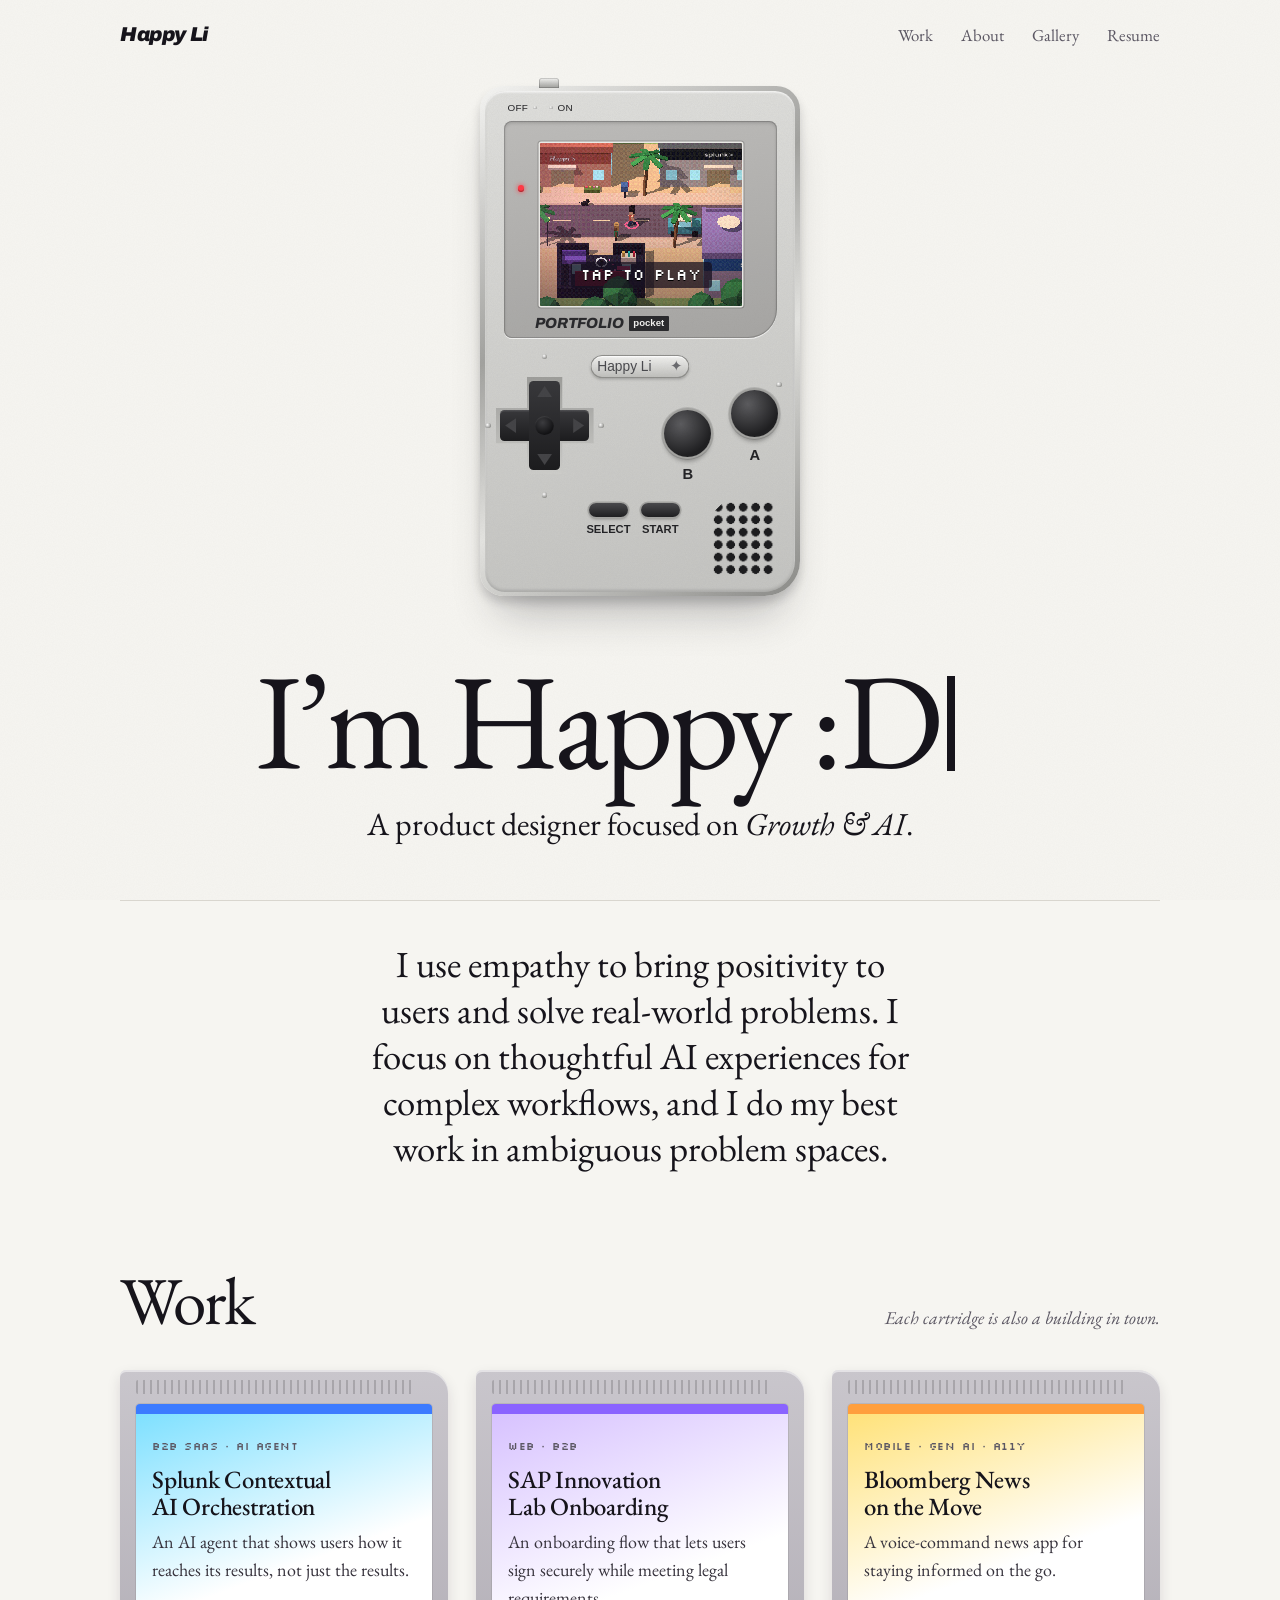
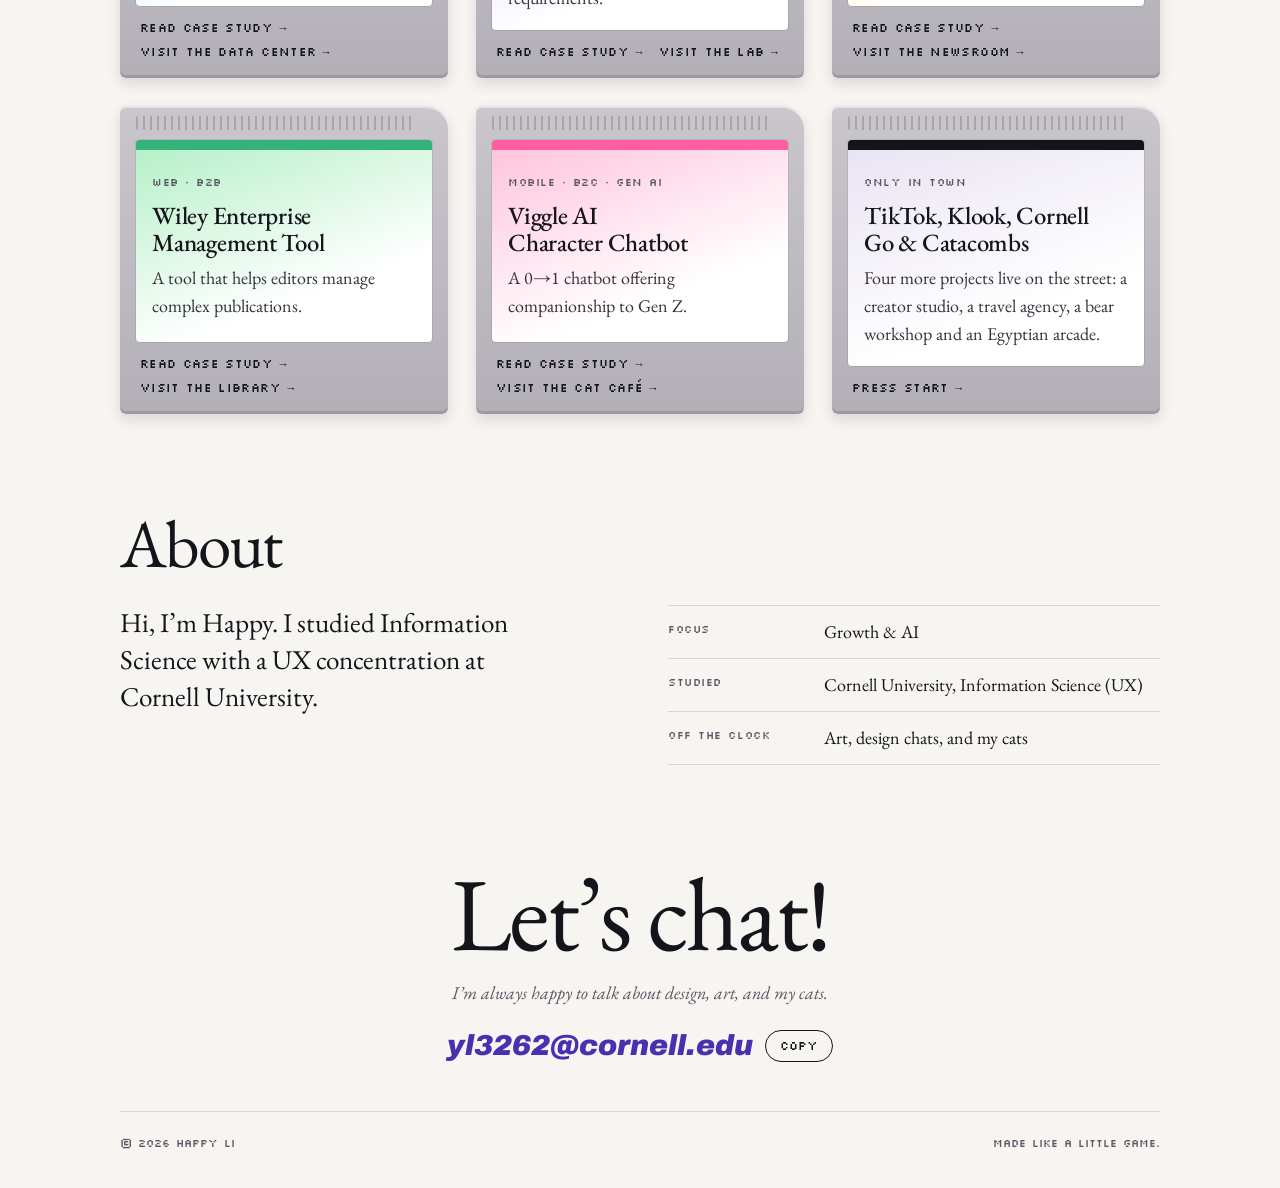
==== commit 1160a7d5: "Restyle landing handheld as silver Pocket; new hero copy Drop shell color switching and the on-scree" ====
--- a/index.html
+++ b/index.html
@@ -5,7 +5,7 @@
     <meta name="viewport" content="width=device-width, initial-scale=1, viewport-fit=cover" />
     <title>Happy Li Design</title>
     <meta name="claude:viewport-fit-sides" content="cover" />
-    <meta name="description" content="Happy Li is a product designer. Press start to explore the work as a little pixel town." />
+    <meta name="description" content="Happy Li is a product designer focused on Growth &amp; AI. Press start to explore the work as a little pixel town." />
     <link rel="preconnect" href="https://fonts.googleapis.com" />
     <link rel="preconnect" href="https://fonts.gstatic.com" crossorigin />
     <link href="https://fonts.googleapis.com/css2?family=Archivo:ital,wght@1,800;1,900&family=EB+Garamond:ital,wght@0,400;0,500;1,400&family=Silkscreen&display=swap" rel="stylesheet" />
@@ -25,53 +25,38 @@
     <main id="top">
       <section class="hero" aria-labelledby="headline">
         <div class="stage">
-          <div class="device" id="device" style="--shell: #cdb8e6; --on: #2c2633">
-            <div class="power" aria-hidden="true"><span>OFF</span><i></i><span>ON</span></div>
+          <div class="device" id="device">
+            <span class="switch" aria-hidden="true"></span>
+            <div class="power" aria-hidden="true"><span>OFF</span><i></i><i></i><span>ON</span></div>
             <div class="bezel">
               <span class="led" aria-hidden="true"></span>
-              <span class="battery" aria-hidden="true">BATTERY</span>
               <div class="screen">
                 <img class="screen-still" src="assets/town-preview.jpg" alt="" />
                 <iframe class="screen-live" title="Preview of Happy’s Town" src="play.html#attract" tabindex="-1" aria-hidden="true" loading="lazy"></iframe>
                 <button class="screen-start" id="start" type="button" aria-label="Play Happy’s Town">
-                  <span class="title-card">
-                    <span class="title-small">welcome to</span>
-                    <span class="title-big">Happy’s<br />Town</span>
-                  </span>
                   <span class="blink">TAP TO PLAY</span>
-                  <span class="fine">© 2026 HAPPY LI</span>
                 </button>
-                <div class="boot" aria-hidden="true"><span>happy li</span></div>
+                <div class="boot" aria-hidden="true"><span>Happy Li ✦</span></div>
               </div>
-              <p class="bezel-label" aria-hidden="true"><b>HAPPY LI</b> <span>pocket</span></p>
+              <p class="bezel-label" aria-hidden="true"><b>PORTFOLIO</b> <span>pocket</span></p>
             </div>
-            <span class="brand" aria-hidden="true">happy&nbsp;li</span>
-            <div class="dpad" aria-hidden="true"><i class="h"></i><i class="v"></i><i class="dot"></i></div>
-            <button class="round b" type="button" data-act="prev" aria-label="Previous shell color"><span>B</span></button>
+            <span class="nameplate" aria-hidden="true">Happy Li <em>✦</em></span>
+            <div class="dpad" aria-hidden="true">
+              <span class="well"></span><i class="h"></i><i class="v"></i><i class="hub"></i>
+              <b class="up"></b><b class="down"></b><b class="left"></b><b class="right"></b>
+              <s class="s1"></s><s class="s2"></s><s class="s3"></s><s class="s4"></s>
+            </div>
+            <s class="stud" aria-hidden="true"></s>
+            <button class="round b" type="button" data-act="work" aria-label="Jump to work"><span>B</span></button>
             <button class="round a" type="button" data-act="play" aria-label="Play"><span>A</span></button>
-            <button class="pill select" type="button" data-act="next" aria-label="Next shell color"><span>SELECT</span></button>
+            <button class="pill select" type="button" data-act="about" aria-label="Jump to about"><span>SELECT</span></button>
             <button class="pill start" type="button" data-act="play" aria-label="Start"><span>START</span></button>
             <span class="speaker" aria-hidden="true"></span>
           </div>
         </div>
 
-        <h1 class="headline" id="headline">Design in color.</h1>
-        <p class="wordmark" aria-label="Happy Li Design">
-          <span class="wm-ink">HAPPY LI</span>
-          <span class="wm-color"><span>D</span><span>E</span><span>S</span><span>I</span><span>G</span><span>N</span></span>
-        </p>
-        <p class="kicker">Product designer.</p>
-
-        <div class="shells" role="radiogroup" aria-label="Shell color">
-          <button role="radio" data-shell="lilac" aria-label="Lilac"></button>
-          <button role="radio" data-shell="berry" aria-label="Berry"></button>
-          <button role="radio" data-shell="teal" aria-label="Teal"></button>
-          <button role="radio" data-shell="kiwi" aria-label="Kiwi"></button>
-          <button role="radio" data-shell="dandelion" aria-label="Dandelion"></button>
-          <button role="radio" data-shell="grape" aria-label="Grape"></button>
-          <button role="radio" data-shell="atomic" aria-label="Atomic purple"></button>
-        </div>
-        <p class="shell-name" aria-live="polite"><span id="shell-name">Lilac</span> · press SELECT to change</p>
+        <h1 class="headline" id="headline">I’m Happy <span class="face" id="face" aria-hidden="true">:)</span></h1>
+        <p class="kicker">A product designer focused on <em>Growth &amp; AI</em>.</p>
       </section>
 
       <section class="intro wrap" aria-label="Introduction">
@@ -168,7 +153,7 @@
             Hi, I’m Happy. I studied Information Science with a UX concentration at Cornell University.
           </p>
           <dl class="facts">
-            <div><dt>Focus</dt><dd>AI experiences for complex workflows</dd></div>
+            <div><dt>Focus</dt><dd>Growth &amp; AI</dd></div>
             <div><dt>Studied</dt><dd>Cornell University, Information Science (UX)</dd></div>
             <div><dt>Off the clock</dt><dd>Art, design chats, and my cats</dd></div>
           </dl>
--- a/landing.css
+++ b/landing.css
@@ -1,5 +1,5 @@
-/* Layout: one centered column like a 90s print ad. The handheld is the hero; headline, wordmark and
-   kicker stack beneath it the way "Techno color. / GAME BOY COLOR / Different." does on the poster.
+/* Layout: one centered column like a 90s print ad. The handheld is the hero; the headline and kicker
+   stack beneath it the way "Techno color. / Different." does on the poster.
    One deliberate light look: printed paper, so there is no dark variant. */
 :root {
   --paper: #f6f5f1;
@@ -60,99 +60,83 @@
 
 /* ---------- hero ---------- */
 .hero { display: flex; flex-direction: column; align-items: center; text-align: center; padding-block: 24px 56px; }
-.stage { width: min(78vw, 330px, calc((100vh - 190px) * 0.615)); min-width: 230px; container-type: inline-size; }
-
-/* The handheld. Every measurement is in cqw (percent of the device width), traced from a Pocket. */
+.stage { width: min(76vw, 320px, calc((100vh - 200px) * 0.627)); min-width: 230px; container-type: inline-size; margin-top: 14px; }
+
+/* The handheld: brushed silver Pocket. Every measurement is in cqw (percent of the device width). */
 .device {
-  --dark: color-mix(in oklab, var(--shell) 52%, #17141c);
   position: relative;
   width: 100%;
-  aspect-ratio: 707 / 1150;
-  border-radius: 3.4cqw 3.4cqw 17cqw 3.4cqw;
+  aspect-ratio: 815 / 1300;
+  border-radius: 7.4cqw 7.4cqw 11cqw 7.4cqw;
+  background: linear-gradient(145deg, #f6f6f4, #a2a29f 38%, #e4e4e1 62%, #8b8b88);
+  box-shadow: 0 2cqw 3cqw rgba(30, 30, 35, 0.18), 0 10cqw 14cqw -6cqw rgba(30, 30, 35, 0.3);
+  color: #232326;
+  transition: transform 0.9s cubic-bezier(0.6, 0, 0.2, 1);
+}
+.device::before {
+  /* the brushed face, set inside the polished rim */
+  content: '';
+  position: absolute;
+  inset: 1.5cqw;
+  border-radius: 6.2cqw 6.2cqw 9.8cqw 6.2cqw;
   background:
-    radial-gradient(120% 60% at 20% 0%, rgba(255, 255, 255, 0.35), transparent 60%),
-    linear-gradient(165deg, color-mix(in oklab, var(--shell) 88%, #fff), var(--shell) 45%, color-mix(in oklab, var(--shell) 82%, #000));
-  box-shadow:
-    inset 0 0.6cqw 0 rgba(255, 255, 255, 0.45),
-    inset -0.8cqw -1.2cqw 0 rgba(0, 0, 0, 0.12),
-    0 3cqw 6cqw rgba(30, 20, 40, 0.18),
-    0 12cqw 18cqw -8cqw rgba(30, 20, 40, 0.28);
-  color: var(--on);
-  transition: background 0.5s, color 0.5s, transform 0.9s cubic-bezier(0.6, 0, 0.2, 1);
-  transform-origin: 50% 27%;
-}
-.device::before {
-  /* sparkle in the plastic, like the metallic Pocket */
-  content: '';
-  position: absolute;
-  inset: 0;
-  border-radius: inherit;
-  opacity: 0.5;
-  mix-blend-mode: overlay;
-  background-image: url("data:image/svg+xml,%3Csvg xmlns='http://www.w3.org/2000/svg' width='120' height='120'%3E%3Cfilter id='n'%3E%3CfeTurbulence type='fractalNoise' baseFrequency='1.4' numOctaves='1'/%3E%3C/filter%3E%3Crect width='100%25' height='100%25' filter='url(%23n)' opacity='.55'/%3E%3C/svg%3E");
-  pointer-events: none;
-}
-.device::after {
-  content: '';
-  position: absolute;
-  left: 0;
-  right: 0;
+    url("data:image/svg+xml,%3Csvg xmlns='http://www.w3.org/2000/svg' width='140' height='140'%3E%3Cfilter id='n'%3E%3CfeTurbulence type='fractalNoise' baseFrequency='1.1' numOctaves='2'/%3E%3CfeColorMatrix values='0 0 0 0 0.5 0 0 0 0 0.5 0 0 0 0 0.5 0 0 0 .22 0'/%3E%3C/filter%3E%3Crect width='100%25' height='100%25' filter='url(%23n)'/%3E%3C/svg%3E"),
+    linear-gradient(172deg, #e2e2df, #d2d2cf 50%, #c5c5c2);
+  box-shadow: inset 0 0.5cqw 0.6cqw rgba(255, 255, 255, 0.75), inset 0 -0.6cqw 1cqw rgba(0, 0, 0, 0.14);
+}
+.switch {
+  position: absolute;
+  top: -2.6cqw;
+  left: 18.4cqw;
+  width: 6.4cqw;
+  height: 3.2cqw;
+  border-radius: 1cqw 1cqw 0 0;
+  background: linear-gradient(180deg, #f4f4f2, #9d9d9a);
+  box-shadow: inset 0 0 0 0.25cqw rgba(0, 0, 0, 0.22);
+}
+.power {
+  position: absolute;
   top: 5.2cqw;
-  height: 0.35cqw;
-  background: rgba(0, 0, 0, 0.12);
-  box-shadow: 0 0.3cqw 0 rgba(255, 255, 255, 0.35);
-}
-
-.power {
-  position: absolute;
-  top: 1.4cqw;
-  left: 8cqw;
+  left: 8.6cqw;
   display: flex;
   align-items: center;
-  gap: 2cqw;
-  font: 500 2.6cqw/1 Helvetica, Arial, sans-serif;
-  letter-spacing: 0.05em;
-}
-.power i { width: 1cqw; height: 1cqw; border-radius: 50%; background: currentColor; opacity: 0.6; }
+  gap: 1.6cqw;
+  font: 500 3.1cqw/1 Helvetica, Arial, sans-serif;
+  letter-spacing: 0.03em;
+}
+.power i { width: 1.1cqw; height: 1.1cqw; border-radius: 50%; background: radial-gradient(circle at 40% 35%, #fff, #8a8a87); }
+.power i + i { margin-left: 2.2cqw; }
 
 .bezel {
   position: absolute;
   left: 7.4cqw;
-  top: 9.9cqw;
-  width: 85.6cqw;
-  height: 72.8cqw;
-  border-radius: 2.2cqw 2.2cqw 11cqw 2.2cqw;
-  background: linear-gradient(170deg, color-mix(in oklab, var(--dark) 90%, #fff), var(--dark));
-  box-shadow: inset 0 0.4cqw 1cqw rgba(0, 0, 0, 0.35);
+  top: 11cqw;
+  width: 85.3cqw;
+  height: 67.7cqw;
+  border-radius: 2.4cqw 2.4cqw 9cqw 2.4cqw;
+  background: linear-gradient(172deg, #bdbcba, #a6a5a3);
+  box-shadow: inset 0 0 0 0.35cqw rgba(0, 0, 0, 0.16), inset 0 0.6cqw 1.2cqw rgba(0, 0, 0, 0.18), 0 0.35cqw 0 rgba(255, 255, 255, 0.7);
 }
 .led {
   position: absolute;
-  left: 4.6cqw;
-  top: 19cqw;
-  width: 2.4cqw;
-  height: 2.4cqw;
+  left: 4.4cqw;
+  top: 20cqw;
+  width: 2cqw;
+  height: 2cqw;
   border-radius: 50%;
   background: #ff3a46;
-  box-shadow: 0 0 2cqw #ff3a46, inset 0 -0.4cqw 0 rgba(0, 0, 0, 0.3);
-}
-.battery {
-  position: absolute;
-  left: 2.6cqw;
-  top: 23.5cqw;
-  font: 700 1.5cqw/1 Helvetica, Arial, sans-serif;
-  letter-spacing: 0.08em;
-  color: rgba(255, 255, 255, 0.55);
+  box-shadow: 0 0 1.6cqw #ff3a46, inset 0 -0.4cqw 0 rgba(0, 0, 0, 0.3);
 }
 .screen {
   position: absolute;
-  left: 12cqw;
-  top: 6.8cqw;
-  width: 63cqw;
-  height: 56.4cqw;
+  left: 11.3cqw;
+  top: 6.7cqw;
+  width: 63.3cqw;
+  height: 51.2cqw;
   overflow: hidden;
-  background: #b9c08a;
-  border-radius: 0.6cqw;
-  box-shadow: inset 0 0 0 0.5cqw rgba(0, 0, 0, 0.25);
+  background: #cfd3c8;
+  border-radius: 0.4cqw;
+  box-shadow: 0 0 0 0.45cqw #ecebe8, 0 0 0 0.8cqw rgba(0, 0, 0, 0.18);
   isolation: isolate;
 }
 .screen-still,
@@ -168,7 +152,7 @@
 .screen-live {
   /* render the town at a comfortable size, then shrink it into the little screen */
   width: 640px;
-  height: 573px;
+  height: 518px;
   transform-origin: 0 0;
   transform: scale(var(--fit, 0.35));
   pointer-events: none;
@@ -180,96 +164,106 @@
   position: absolute;
   inset: 0;
   border: 0;
-  padding: 7% 4% 5%;
+  padding: 0 0 9%;
   display: flex;
   flex-direction: column;
   align-items: center;
-  justify-content: space-between;
+  justify-content: flex-end;
   cursor: pointer;
   color: #fff;
-  background: linear-gradient(180deg, rgba(20, 14, 30, 0.1) 0%, rgba(20, 14, 30, 0) 45%, rgba(20, 14, 30, 0.45) 100%);
+  background: linear-gradient(180deg, rgba(20, 14, 30, 0) 50%, rgba(20, 14, 30, 0.4) 100%);
   font-family: var(--pixel);
   z-index: 2;
 }
 .screen-start:focus-visible { outline: 0.8cqw solid #fff; outline-offset: -0.8cqw; }
-.title-card {
-  display: grid;
-  gap: 0.6cqw;
-  padding: 2cqw 4cqw 2.4cqw;
-  background: #fff;
-  color: var(--ink);
-  border-radius: 2cqw;
-  box-shadow: 0 0.8cqw 0 var(--c1), 0 1.6cqw 0 var(--c5);
-  transform: rotate(-3deg);
-}
-.title-small { font: 400 2.6cqw/1 var(--pixel); letter-spacing: 0.08em; color: var(--ink-2); }
-.title-big { font: italic 900 6.2cqw/0.9 var(--logo); letter-spacing: -0.03em; }
-.title-big { background: linear-gradient(90deg, var(--c1), var(--c4) 35%, var(--c3) 55%, var(--c2) 75%, var(--c5)); -webkit-background-clip: text; background-clip: text; color: transparent; }
 .blink {
   font-size: 4.6cqw;
   letter-spacing: 0.06em;
-  padding: 1cqw 3cqw;
+  padding: 1.2cqw 3.2cqw;
   background: rgba(20, 14, 30, 0.72);
   border-radius: 1.2cqw;
   text-shadow: 0 0.4cqw 0 #000;
   animation: blink 1.1s steps(1) infinite;
 }
-.fine { font-size: 2.2cqw; letter-spacing: 0.06em; opacity: 0.9; text-shadow: 0 0.3cqw 0 rgba(0, 0, 0, 0.6); }
 @keyframes blink { 50% { opacity: 0; } }
 
-/* boot screen shown on start: logo drops in like an old handheld */
+/* boot screen shown on start: the name drops in like an old handheld */
 .boot {
   position: absolute;
   inset: 0;
   z-index: 3;
   display: grid;
   place-items: center;
-  background: #e8f0d8;
+  background: #e9eee0;
   opacity: 0;
   pointer-events: none;
 }
-.boot span { font: italic 900 9cqw/1 var(--logo); color: #2b3a7a; letter-spacing: -0.02em; transform: translateY(-40cqw); }
+.boot span { font: 500 8cqw/1 Helvetica, Arial, sans-serif; color: #2b3a7a; letter-spacing: -0.01em; transform: translateY(-40cqw); }
 .booting .boot { opacity: 1; transition: opacity 0.15s; }
 .booting .boot span { transform: translateY(0); transition: transform 0.9s steps(12); }
 
 .bezel-label {
   position: absolute;
-  left: 12cqw;
-  bottom: 2.6cqw;
+  left: 9.8cqw;
+  bottom: 2.2cqw;
   margin: 0;
   display: flex;
   align-items: center;
-  gap: 1.4cqw;
-  color: color-mix(in oklab, var(--shell) 30%, #fff);
-}
-.bezel-label b { font: italic 800 4.4cqw/1 var(--logo); letter-spacing: -0.01em; }
+  gap: 1.6cqw;
+}
+.bezel-label b { font: italic 800 4.6cqw/1 var(--logo); letter-spacing: -0.01em; color: #2a2a2d; }
 .bezel-label span {
-  font: 700 2.5cqw/1 Helvetica, Arial, sans-serif;
-  padding: 0.6cqw 1.2cqw 0.8cqw;
-  background: #111;
-  color: #fff;
-  border-radius: 0.4cqw;
-}
-
-.brand {
-  position: absolute;
-  top: 89.4cqw;
+  font: 700 3cqw/1 Helvetica, Arial, sans-serif;
+  padding: 0.6cqw 1.4cqw 0.9cqw;
+  background: #2a2a2d;
+  color: #f2f2f0;
+  border-radius: 0.3cqw;
+}
+
+/* raised metal nameplate where the maker's logo would be */
+.nameplate {
+  position: absolute;
+  top: 84cqw;
   left: 50%;
   transform: translateX(-50%);
-  padding: 0.7cqw 3.4cqw 1cqw;
-  border: 0.45cqw solid currentColor;
+  width: 31cqw;
+  height: 7.4cqw;
+  display: grid;
+  place-items: center;
+  grid-auto-flow: column;
+  gap: 1.4cqw;
   border-radius: 99cqw;
-  font: italic 800 3.6cqw/1 var(--logo);
-  letter-spacing: 0.02em;
-  opacity: 0.75;
+  background: linear-gradient(180deg, #f3f3f1, #bdbdba);
+  box-shadow: inset 0 0 0 0.35cqw #8f8f8c, inset 0 0.7cqw 0 rgba(255, 255, 255, 0.85), 0 0.5cqw 0.8cqw rgba(0, 0, 0, 0.2);
+  font: 500 4.3cqw/1 Helvetica, Arial, sans-serif;
+  color: #4a4a4e;
   white-space: nowrap;
 }
-
-.dpad { position: absolute; left: 8.6cqw; top: 96.3cqw; width: 25.2cqw; height: 25.2cqw; }
-.dpad i { position: absolute; background: #3a3438; border-radius: 1.4cqw; box-shadow: inset 0 0.5cqw 0 rgba(255, 255, 255, 0.12), 0 0.7cqw 0 rgba(0, 0, 0, 0.25); }
+.nameplate em { font-style: normal; font-size: 4.6cqw; color: #6a6a6e; }
+
+.dpad { position: absolute; left: 6.2cqw; top: 92.1cqw; width: 28cqw; height: 28cqw; }
+.dpad .well {
+  position: absolute;
+  inset: -1.3cqw;
+  background: linear-gradient(180deg, #9d9d9a, #cdcdca);
+  clip-path: polygon(32% 0, 68% 0, 68% 32%, 100% 32%, 100% 68%, 68% 68%, 68% 100%, 32% 100%, 32% 68%, 0 68%, 0 32%, 32% 32%);
+}
+.dpad i { position: absolute; background: linear-gradient(180deg, #38383b, #1c1c1e); border-radius: 1.4cqw; box-shadow: inset 0 0.5cqw 0 rgba(255, 255, 255, 0.1); }
 .dpad .h { left: 0; right: 0; top: 33%; height: 34%; }
-.dpad .v { top: 0; bottom: 0; left: 33%; width: 34%; }
-.dpad .dot { left: 43%; top: 43%; width: 14%; height: 14%; border-radius: 50%; background: #2a2528; box-shadow: none; }
+.dpad .v { top: 0; bottom: 0; left: 33%; width: 34%; box-shadow: none; }
+.dpad .hub { left: 39%; top: 39%; width: 22%; height: 22%; border-radius: 50%; background: radial-gradient(circle at 40% 35%, #3c3c3f, #121214 70%); box-shadow: inset 0 0.3cqw 0.4cqw rgba(255, 255, 255, 0.12); }
+.dpad b { position: absolute; width: 4.6cqw; height: 3.4cqw; background: #444447; }
+.dpad .up { left: 41.8%; top: 6%; clip-path: polygon(50% 0, 100% 100%, 0 100%); }
+.dpad .down { left: 41.8%; bottom: 6%; clip-path: polygon(0 0, 100% 0, 50% 100%); }
+.dpad .left { width: 3.4cqw; height: 4.6cqw; top: 41.8%; left: 6%; clip-path: polygon(0 50%, 100% 0, 100% 100%); }
+.dpad .right { width: 3.4cqw; height: 4.6cqw; top: 41.8%; right: 6%; clip-path: polygon(0 0, 100% 50%, 0 100%); }
+.dpad s,
+.stud { position: absolute; width: 1.7cqw; height: 1.7cqw; border-radius: 50%; background: radial-gradient(circle at 40% 35%, #fff, #8d8d8a 75%); }
+.dpad .s1 { left: calc(50% - 0.85cqw); top: -8.5cqw; }
+.dpad .s2 { left: calc(50% - 0.85cqw); bottom: -8.5cqw; }
+.dpad .s3 { top: calc(50% - 0.85cqw); left: -4.5cqw; }
+.dpad .s4 { top: calc(50% - 0.85cqw); right: -4.5cqw; }
+.stud { left: 92.6cqw; top: 92.4cqw; }
 
 .round,
 .pill {
@@ -280,95 +274,71 @@
   background: none;
   color: inherit;
 }
-.round { width: 12.6cqw; height: 12.6cqw; }
+.round { width: 14.7cqw; height: 14.7cqw; }
 .round::before {
   content: '';
   position: absolute;
   inset: 0;
   border-radius: 50%;
-  background: radial-gradient(circle at 40% 35%, #5a5156, #2f2a2d 70%);
-  box-shadow: 0 0.8cqw 0 rgba(0, 0, 0, 0.3), inset 0 -0.6cqw 0 rgba(0, 0, 0, 0.3);
+  background: radial-gradient(circle at 36% 30%, #5c5c5f, #1f1f21 70%);
+  box-shadow: 0 0 0 0.6cqw #a3a3a0, 0 0 0 0.9cqw rgba(0, 0, 0, 0.12), 0 1.4cqw 1.4cqw rgba(0, 0, 0, 0.3);
   transition: transform 0.08s;
 }
-.round span { position: absolute; left: 50%; top: calc(100% + 2.4cqw); transform: translateX(-50%); font: 700 3.6cqw/1 Helvetica, Arial, sans-serif; }
-.round.b { left: 61.9cqw; top: 105.9cqw; }
-.round.a { left: 80cqw; top: 99.7cqw; }
+.round span { position: absolute; left: 50%; top: calc(100% + 3.2cqw); transform: translateX(-50%); font: 700 4.6cqw/1 Helvetica, Arial, sans-serif; }
+.round.b { left: 57.6cqw; top: 101.2cqw; }
+.round.a { left: 78.5cqw; top: 95.1cqw; }
 .round:active::before,
-.round.pressed::before { transform: translateY(0.6cqw); box-shadow: 0 0.2cqw 0 rgba(0, 0, 0, 0.3); }
-
-.pill { width: 11.6cqw; height: 3.6cqw; }
+.round.pressed::before { transform: translateY(0.6cqw); }
+
+.pill { width: 12.3cqw; height: 4.5cqw; }
 .pill::before {
   content: '';
   position: absolute;
   inset: 0;
   border-radius: 99cqw;
-  background: #4a4246;
-  box-shadow: 0 0.5cqw 0 rgba(0, 0, 0, 0.3);
+  background: linear-gradient(180deg, #4a4a4d, #1f1f21);
+  box-shadow: 0 0 0 0.5cqw #a3a3a0, 0 0.8cqw 0.8cqw rgba(0, 0, 0, 0.25);
   transition: transform 0.08s;
 }
-.pill span { position: absolute; left: 50%; top: calc(100% + 1.6cqw); transform: translateX(-50%); font: 700 2.9cqw/1 Helvetica, Arial, sans-serif; letter-spacing: 0.02em; }
-.pill.select { left: 37.5cqw; top: 135cqw; }
-.pill.start { left: 52.5cqw; top: 135cqw; }
+.pill span { position: absolute; left: 50%; top: calc(100% + 2.2cqw); transform: translateX(-50%); font: 700 3.5cqw/1 Helvetica, Arial, sans-serif; }
+.pill.select { left: 34cqw; top: 130.2cqw; }
+.pill.start { left: 50.2cqw; top: 130.2cqw; }
 .pill:active::before,
-.pill.pressed::before { transform: translateY(0.4cqw); box-shadow: none; }
+.pill.pressed::before { transform: translateY(0.4cqw); }
 
 .speaker {
   position: absolute;
-  left: 76cqw;
-  top: 136cqw;
-  width: 18cqw;
-  height: 18cqw;
-  background-image: radial-gradient(circle, rgba(0, 0, 0, 0.55) 0 0.75cqw, transparent 0.85cqw);
-  background-size: 3.2cqw 3.2cqw;
-  -webkit-mask-image: linear-gradient(135deg, transparent 18%, #000 19%);
-  mask-image: linear-gradient(135deg, transparent 18%, #000 19%);
-}
-
-/* ---------- headline stack ---------- */
+  left: 72.6cqw;
+  top: 129.6cqw;
+  width: 19.5cqw;
+  height: 23.4cqw;
+  background-image: radial-gradient(circle, #1d1d1f 0 1.25cqw, rgba(0, 0, 0, 0.12) 1.35cqw, transparent 1.6cqw);
+  background-size: 3.9cqw 3.9cqw;
+  -webkit-mask-image: linear-gradient(135deg, transparent 9%, #000 9.5%);
+  mask-image: linear-gradient(135deg, transparent 9%, #000 9.5%);
+}
+
+/* ---------- headline ---------- */
 .headline {
-  margin: clamp(36px, 6vw, 64px) 0 0;
-  font: 400 clamp(3.4rem, 11vw, 8.5rem)/0.92 var(--display);
+  margin: clamp(36px, 6vw, 60px) 0 0;
+  font: 400 clamp(3.4rem, 11vw, 8.5rem)/0.95 var(--display);
   letter-spacing: -0.035em;
-  text-wrap: balance;
-}
-.wordmark { margin: clamp(22px, 3vw, 34px) 0 0; display: flex; gap: 0.35em; align-items: baseline; font: italic 900 clamp(1.3rem, 3vw, 1.9rem)/1 var(--logo); letter-spacing: -0.03em; }
-.wm-ink { color: var(--c5); }
-.wm-color span:nth-child(6n + 1) { color: var(--c1); }
-.wm-color span:nth-child(6n + 2) { color: var(--c4); }
-.wm-color span:nth-child(6n + 3) { color: var(--c3); }
-.wm-color span:nth-child(6n + 4) { color: var(--c2); }
-.wm-color span:nth-child(6n + 5) { color: var(--c5); }
-.wm-color span:nth-child(6n + 6) { color: var(--c1); }
-.wm-color span { display: inline-block; }
-.wm-color span:nth-child(odd) { transform: translateY(0.06em); }
-.kicker { margin: 8px 0 0; font: 400 clamp(1.4rem, 3vw, 2rem)/1.2 var(--display); }
-
-.shells { margin-top: 34px; display: flex; flex-wrap: wrap; justify-content: center; gap: 12px; }
-.shells button {
-  width: 22px;
-  height: 34px;
-  padding: 0;
-  border: 0;
-  cursor: pointer;
-  border-radius: 3px 3px 9px 3px;
-  background: var(--sw);
-  box-shadow: inset 0 0 0 1px rgba(0, 0, 0, 0.12), 0 2px 0 rgba(0, 0, 0, 0.15);
-  position: relative;
-  transition: transform 0.15s;
-}
-.shells button::after {
+  white-space: nowrap;
+}
+/* the emoticon swaps; a fixed box keeps the line from jumping */
+.face { display: inline-block; width: 3.3ch; text-align: left; letter-spacing: -0.02em; }
+.face::after {
   content: '';
-  position: absolute;
-  left: 3px;
-  right: 3px;
-  top: 4px;
-  height: 11px;
-  border-radius: 1px 1px 4px 1px;
-  background: rgba(20, 16, 24, 0.55);
-}
-.shells button:hover { transform: translateY(-3px) rotate(-4deg); }
-.shells button[aria-checked='true'] { transform: translateY(-5px); box-shadow: inset 0 0 0 1px rgba(0, 0, 0, 0.12), 0 0 0 2px var(--paper), 0 0 0 4px var(--ink); }
-.shell-name { margin: 14px 0 0; font: 400 0.7rem/1 var(--pixel); letter-spacing: 0.06em; color: var(--ink-2); }
+  display: inline-block;
+  width: 0.06em;
+  height: 0.7em;
+  margin-left: 0.04em;
+  background: currentColor;
+  vertical-align: -0.02em;
+  animation: blink 1s steps(1) infinite;
+}
+.kicker { margin: 18px 0 0; font: 400 clamp(1.3rem, 3vw, 2rem)/1.25 var(--display); text-wrap: balance; }
+.kicker em { font-style: italic; }
 
 /* ---------- sections ---------- */
 .intro { padding-block: 40px 24px; border-top: 1px solid var(--rule); }
@@ -416,8 +386,6 @@
 .cart-links a { font: 400 0.72rem/1.4 var(--pixel); letter-spacing: 0.03em; text-decoration: none; color: var(--ink); }
 .cart-links a::after { content: ' →'; }
 .cart-links a:hover { text-decoration: underline; }
-.more { margin: 28px 0 0; color: var(--ink-2); }
-.more a { font-family: var(--pixel); font-size: 0.8rem; color: var(--c1); }
 
 .about { padding-block: 72px 24px; }
 .about-grid { margin-top: 28px; display: grid; gap: 28px 56px; grid-template-columns: repeat(auto-fit, minmax(min(100%, 320px), 1fr)); }
@@ -452,6 +420,7 @@
 }
 @media (prefers-reduced-motion: reduce) {
   .blink { animation: none; }
-  .device, .shells button, .zoom-veil { transition: none; }
+  .device, .zoom-veil { transition: none; }
+  .face::after { animation: none; }
   html { scroll-behavior: auto; }
 }
